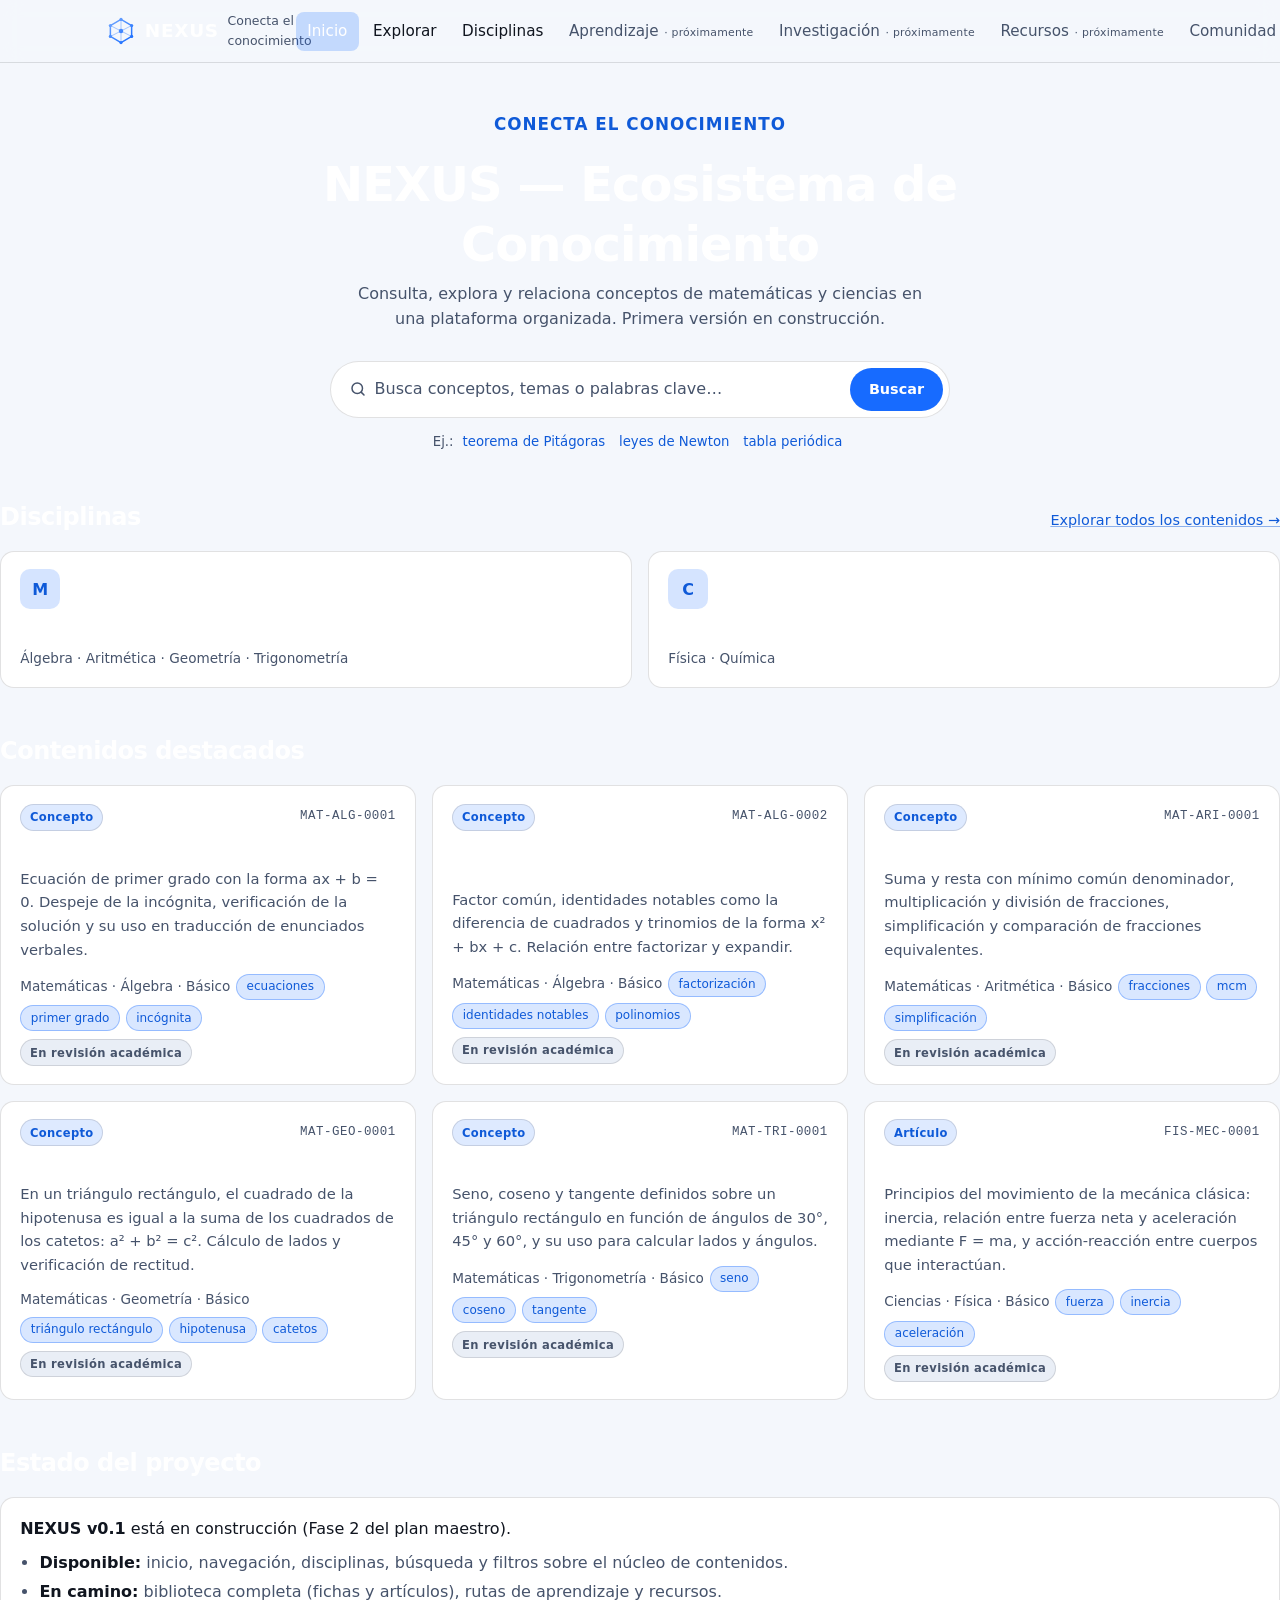
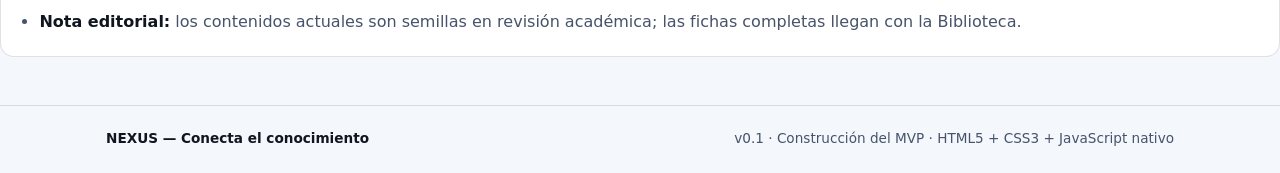
==== index.html @ 9dcc66dc "NEXUS v0.1 — Fases 1-2: estructura base, sistema visual, inicio y exploración con búsqueda y filtros" ====
<!DOCTYPE html>
<html lang="es">
<head>
  <meta charset="UTF-8">
  <meta name="viewport" content="width=device-width, initial-scale=1">
  <title>NEXUS — Ecosistema de Conocimiento</title>
  <meta name="description" content="NEXUS: consulta, explora y relaciona conceptos de matemáticas y ciencias. Conecta el conocimiento.">
  <meta name="theme-color" content="#090B12">
  <link rel="icon" type="image/svg+xml" href="assets/favicon.svg">

  <script>
    /* Aplica la preferencia de tema persistente antes de pintar. */
    try {
      var t = localStorage.getItem('nexus:tema');
      if (t === 'oscuro' || t === 'claro') {
        document.documentElement.setAttribute('data-tema', t);
      }
    } catch (e) {}
  </script>

  <link rel="stylesheet" href="css/styles.css">
  <link rel="stylesheet" href="css/home.css">
</head>
<body>
  <a class="saltar" href="#contenido">Saltar al contenido</a>

  <header class="cabecera">
    <div class="cabecera-interna">
      <a class="marca" href="index.html" aria-label="NEXUS, ir al inicio">
        <img src="assets/logo.svg" alt="" width="30" height="30" aria-hidden="true">
        <span>NEXUS</span>
        <span class="eslogan-mini">Conecta el conocimiento</span>
      </a>

      <nav class="navegacion" aria-label="Navegación principal">
        <button id="boton-menu" class="boton-menu" type="button" aria-expanded="false" aria-controls="navegacion-lista">
          Menú
          <svg class="icono-menu" viewBox="0 0 24 24" aria-hidden="true" fill="none" stroke="currentColor" stroke-width="2" stroke-linecap="round">
            <path d="M4 7h16M4 12h16M4 17h16"/>
          </svg>
        </button>
        <ul id="navegacion-lista" class="navegacion-lista" data-abierta="false">
          <li><a href="index.html" aria-current="page">Inicio</a></li>
          <li><a href="pages/explorar.html">Explorar</a></li>
          <li><a href="index.html#disciplinas">Disciplinas</a></li>
          <li><span aria-disabled="true">Aprendizaje</span></li>
          <li><span aria-disabled="true">Investigación</span></li>
          <li><span aria-disabled="true">Recursos</span></li>
          <li><span aria-disabled="true">Comunidad</span></li>
        </ul>
      </nav>

      <div class="selector-tema">
        <label class="etiqueta-tema" for="selector-tema">Tema visual</label>
        <select id="selector-tema" aria-label="Tema visual">
          <option value="auto">Automático</option>
          <option value="oscuro">Oscuro</option>
          <option value="claro">Claro</option>
        </select>
      </div>
    </div>
  </header>

  <main id="contenido">
    <!-- Buscador central -->
    <section class="hero" aria-labelledby="titulo-hero">
      <div class="hero-inner">
        <p class="eslogan">Conecta el conocimiento</p>
        <h1 id="titulo-hero">NEXUS — Ecosistema de Conocimiento</h1>
        <p class="intro">
          Consulta, explora y relaciona conceptos de matemáticas y ciencias
          en una plataforma organizada. Primera versión en construcción.
        </p>

        <form id="formulario-buscador" class="buscador-form" role="search" aria-label="Buscador central">
          <div class="buscador">
            <svg viewBox="0 0 24 24" aria-hidden="true" fill="none" stroke="currentColor" stroke-width="2" stroke-linecap="round">
              <circle cx="11" cy="11" r="7"/>
              <path d="m20 20-3.5-3.5"/>
            </svg>
            <input id="buscador-inicio" type="search" name="q" placeholder="Busca conceptos, temas o palabras clave…" autocomplete="off" aria-label="Texto de búsqueda">
            <button class="boton" type="submit">Buscar</button>
          </div>

          <p class="pistas">
            Ej.:
            <button type="button" data-pista="teorema de pitagoras">teorema de Pitágoras</button>
            <button type="button" data-pista="leyes de newton">leyes de Newton</button>
            <button type="button" data-pista="tabla periodica">tabla periódica</button>
          </p>

          <div id="resultados-inicio" class="resultados-hero" role="status" hidden></div>
        </form>
      </div>
    </section>

    <!-- Disciplinas -->
    <section class="seccion" id="disciplinas" aria-labelledby="titulo-disciplinas">
      <div class="cabecera-seccion">
        <h2 id="titulo-disciplinas">Disciplinas</h2>
        <a class="enlace-seccion" href="pages/explorar.html">Explorar todos los contenidos →</a>
      </div>

      <div class="grid-disciplinas">
        <a class="tarjeta tarjeta-disciplina" href="pages/explorar.html?disciplina=matematicas">
          <span class="icono-disciplina" aria-hidden="true">M</span>
          <h3>Matemáticas</h3>
          <p class="metadato" style="margin:0">
            Álgebra · Aritmética · Geometría · Trigonometría
          </p>
        </a>

        <a class="tarjeta tarjeta-disciplina" href="pages/explorar.html?disciplina=ciencias">
          <span class="icono-disciplina" aria-hidden="true">C</span>
          <h3>Ciencias</h3>
          <p class="metadato" style="margin:0">
            Física · Química
          </p>
        </a>
      </div>
    </section>

    <!-- Contenidos destacados -->
    <section class="seccion" aria-labelledby="titulo-destacados">
      <div class="cabecera-seccion">
        <h2 id="titulo-destacados">Contenidos destacados</h2>
      </div>
      <div id="destacados" class="grid-destacados">
        <p class="estado-vacio">Cargando contenidos…</p>
        <noscript>
          <p class="estado-vacio">Los contenidos destacados requieren JavaScript.<br>
          También puedes <a href="pages/explorar.html">explorar el índice</a> con JavaScript activado.</p>
        </noscript>
      </div>
    </section>

    <!-- Estado del proyecto -->
    <section class="seccion" aria-labelledby="titulo-estado">
      <div class="cabecera-seccion">
        <h2 id="titulo-estado">Estado del proyecto</h2>
      </div>
      <div class="tarjeta novedades">
        <p><strong>NEXUS v0.1</strong> está en construcción (Fase 2 del plan maestro).</p>
        <ul>
          <li><strong>Disponible:</strong> inicio, navegación, disciplinas, búsqueda y filtros sobre el núcleo de contenidos.</li>
          <li><strong>En camino:</strong> biblioteca completa (fichas y artículos), rutas de aprendizaje y recursos.</li>
          <li><strong>Nota editorial:</strong> los contenidos actuales son semillas en revisión académica; las fichas completas llegan con la Biblioteca.</li>
        </ul>
      </div>
    </section>
  </main>

  <footer class="pie">
    <div class="pie-interna">
      <p class="eslogan-pie">NEXUS — Conecta el conocimiento</p>
      <p>v0.1 · Construcción del MVP · HTML5 + CSS3 + JavaScript nativo</p>
    </div>
  </footer>

  <script type="module" src="js/theme.js"></script>
  <script type="module" src="js/home.js"></script>
</body>
</html>
---- css/styles.css ----
/* ============================================================
   NEXUS — Sistema visual v0.1
   Identidad: Dark Technology · Fase 1 del documento maestro
   Estrategia: tokens CSS, mobile-first, WCAG 2.2 AA objetivo
   ============================================================ */

/* ---------- Tokens (tema oscuro por defecto) ---------- */
:root {
  --c-fondo: #090B12;
  --c-superficie: #202A3B;
  --c-superficie-2: #141B28;
  --c-azul: #176BFF;
  --c-azul-texto: #6FA5FF;   /* azul legible sobre fondo oscuro */
  --c-blanco: #FFFFFF;
  --c-texto: #E9EEF6;
  --c-texto-suave: #A2B1C6;
  --c-borde: rgba(255, 255, 255, 0.10);
  --c-foco: #6FA5FF;

  --f-titulos: system-ui, -apple-system, "Segoe UI", Roboto, "Helvetica Neue", Arial, sans-serif;
  --f-texto: system-ui, -apple-system, "Segoe UI", Roboto, "Helvetica Neue", Arial, sans-serif;
  --f-mono: ui-monospace, "Cascadia Mono", Consolas, "Courier New", monospace;

  --radio: 14px;
  --radio-chica: 8px;
  --sombra: 0 10px 30px rgba(0, 0, 0, 0.35);
  --transicion: 160ms ease;
}

/* Tema claro (selector manual + automático del dispositivo) */
[data-tema="claro"] {
  --c-fondo: #F4F7FC;
  --c-superficie: #FFFFFF;
  --c-superficie-2: #E9EEF6;
  --c-azul-texto: #0F5AD8;
  --c-texto: #10151F;
  --c-texto-suave: #46536B;
  --c-borde: rgba(9, 11, 18, 0.12);
  --c-foco: #0F5AD8;
  --sombra: 0 10px 30px rgba(11, 21, 36, 0.10);
}

@media (prefers-color-scheme: light) {
  :root:not([data-tema="oscuro"]) {
    --c-fondo: #F4F7FC;
    --c-superficie: #FFFFFF;
    --c-superficie-2: #E9EEF6;
    --c-azul-texto: #0F5AD8;
    --c-texto: #10151F;
    --c-texto-suave: #46536B;
    --c-borde: rgba(9, 11, 18, 0.12);
    --c-foco: #0F5AD8;
    --sombra: 0 10px 30px rgba(11, 21, 36, 0.10);
  }
}

/* ---------- Reset y base ---------- */
*, *::before, *::after { box-sizing: border-box; }

html { scroll-behavior: smooth; }

body {
  margin: 0;
  min-height: 100svh;
  background: var(--c-fondo);
  color: var(--c-texto);
  font-family: var(--f-texto);
  font-size: 1rem;
  line-height: 1.6;
  -webkit-font-smoothing: antialiased;
}

h1, h2, h3, h4 {
  font-family: var(--f-titulos);
  line-height: 1.25;
  letter-spacing: -0.02em;
  margin: 0 0 0.5em;
  color: var(--c-blanco);
}
[data-tema="claro"] h1, [data-tema="claro"] h2, [data-tema="claro"] h3, [data-tema="claro"] h4 { color: var(--c-texto); }

p { margin: 0 0 1em; }

a { color: var(--c-azul-texto); text-decoration-color: color-mix(in srgb, var(--c-azul-texto) 45%, transparent); }
a:hover { text-decoration-color: currentColor; }

img, svg { display: block; max-width: 100%; }

:focus-visible {
  outline: 2px solid var(--c-foco);
  outline-offset: 2px;
  border-radius: 4px;
}

/* Enlace "saltar al contenido" */
.saltar {
  position: absolute;
  left: -999px;
  top: 0;
  z-index: 100;
  padding: 0.6em 1em;
  background: var(--c-azul);
  color: var(--c-blanco);
  border-radius: 0 0 var(--radio-chica) 0;
}
.saltar:focus { left: 0; }

/* ---------- Cabecera y navegación ---------- */
.cabecera {
  position: sticky;
  top: 0;
  z-index: 20;
  background: color-mix(in srgb, var(--c-fondo) 88%, transparent);
  backdrop-filter: blur(10px);
  border-bottom: 1px solid var(--c-borde);
}

.cabecera-interna {
  max-width: 1100px;
  margin: 0 auto;
  padding: 0.7rem 1rem;
  display: flex;
  align-items: center;
  gap: 0.9rem;
}

.marca {
  display: flex;
  align-items: center;
  gap: 0.55rem;
  font-family: var(--f-titulos);
  font-weight: 700;
  font-size: 1.15rem;
  letter-spacing: 0.04em;
  color: var(--c-blanco);
  text-decoration: none;
}
[data-tema="claro"] .marca { color: var(--c-texto); }
.marca img { width: 30px; height: 30px; }
.marca .eslogan-mini {
  display: none;
  font-weight: 400;
  font-size: 0.78rem;
  color: var(--c-texto-suave);
  letter-spacing: 0;
}

.navegacion { margin-left: auto; }

.navegacion-lista {
  display: none;                       /* menú plegable en móvil */
  list-style: none;
  margin: 0;
  padding: 0;
  gap: 0.2rem;
}

.navegacion-lista a,
.navegacion-lista [aria-disabled="true"] {
  display: block;
  padding: 0.45rem 0.7rem;
  border-radius: var(--radio-chica);
  color: var(--c-texto);
  text-decoration: none;
  font-size: 0.95rem;
  white-space: nowrap;
}
.navegacion-lista a[aria-current="page"] {
  color: var(--c-blanco);
  background: color-mix(in srgb, var(--c-azul) 22%, transparent);
}
[data-tema="claro"] .navegacion-lista a[aria-current="page"] { color: var(--c-texto); }
.navegacion-lista a:hover { background: var(--c-superficie-2); }
.navegacion-lista [aria-disabled="true"] {
  color: var(--c-texto-suave);
  cursor: not-allowed;
}
.navegacion-lista [aria-disabled="true"]::after {
  content: "· próximamente";
  font-size: 0.68rem;
  margin-left: 0.35rem;
  letter-spacing: 0.02em;
}

.boton-menu {
  margin-left: auto;
  background: transparent;
  border: 1px solid var(--c-borde);
  color: var(--c-texto);
  border-radius: var(--radio-chica);
  padding: 0.45rem 0.7rem;
  font: inherit;
  cursor: pointer;
  display: inline-flex;
  align-items: center;
  gap: 0.4rem;
}
.boton-menu .icono-menu { width: 18px; height: 18px; }

.selector-tema {
  display: inline-flex;
  align-items: center;
  gap: 0.3rem;
}
.selector-tema select {
  background: var(--c-superficie);
  color: var(--c-texto);
  border: 1px solid var(--c-borde);
  border-radius: var(--radio-chica);
  font: inherit;
  font-size: 0.85rem;
  padding: 0.35rem 0.5rem;
  cursor: pointer;
}
.selector-tema .etiqueta-tema {
  position: absolute;
  width: 1px; height: 1px;
  overflow: hidden;
  clip-path: inset(50%);
}

@media (min-width: 768px) {
  .marca .eslogan-mini { display: inline; }
  .boton-menu { display: none; }
  .navegacion-lista {
    display: flex;
  }
}
/* lista móvil abierta */
@media (max-width: 767.98px) {
  .navegacion-lista[data-abierta="true"] {
    display: block;
    position: absolute;
    left: 0; right: 0;
    top: 100%;
    margin: 0;
    padding: 0.5rem 1rem 1rem;
    background: var(--c-fondo);
    border-bottom: 1px solid var(--c-borde);
    box-shadow: var(--sombra);
  }
}

/* ---------- Pie ---------- */
.pie {
  border-top: 1px solid var(--c-borde);
  margin-top: 3rem;
}
.pie-interna {
  max-width: 1100px;
  margin: 0 auto;
  padding: 1.4rem 1rem;
  display: flex;
  flex-wrap: wrap;
  gap: 0.5rem 1.5rem;
  align-items: center;
  justify-content: space-between;
  color: var(--c-texto-suave);
  font-size: 0.85rem;
}
.pie-interna p { margin: 0; }
.pie .eslogan-pie { color: var(--c-texto); font-weight: 600; }
[data-tema="claro"] .pie .eslogan-pie { color: var(--c-texto); }

/* ---------- Componentes reutilizables ---------- */
.contenedor {
  max-width: 1100px;
  margin: 0 auto;
  padding: 0 1rem;
}

.seccion { margin: 3rem 0 0; }
.cabecera-seccion {
  display: flex;
  align-items: baseline;
  justify-content: space-between;
  gap: 1rem;
  margin-bottom: 1.2rem;
}
.cabecera-seccion h2 { margin: 0; font-size: 1.5rem; }
.cabecera-seccion .enlace-seccion { font-size: 0.9rem; white-space: nowrap; }

.tarjeta {
  background: var(--c-superficie);
  border: 1px solid var(--c-borde);
  border-radius: var(--radio);
  padding: 1.1rem 1.2rem;
  transition: transform var(--transicion), border-color var(--transicion);
}
a.tarjeta { display: block; text-decoration: none; color: inherit; }
a.tarjeta:hover { transform: translateY(-2px); border-color: color-mix(in srgb, var(--c-azul) 55%, var(--c-borde)); }

.distintivo {
  display: inline-block;
  padding: 0.2rem 0.55rem;
  border-radius: 999px;
  font-size: 0.72rem;
  font-weight: 600;
  letter-spacing: 0.03em;
  border: 1px solid var(--c-borde);
  color: var(--c-texto-suave);
  background: var(--c-superficie-2);
}
.distintivo-azul {
  color: var(--c-blanco);
  background: var(--c-azul);
  border-color: transparent;
}
[data-tema="claro"] .distintivo-azul { color: var(--c-blanco); }
.distintivo-suave { color: var(--c-azul-texto); background: color-mix(in srgb, var(--c-azul) 14%, transparent); }

.boton {
  display: inline-flex;
  align-items: center;
  justify-content: center;
  gap: 0.5rem;
  padding: 0.65rem 1.2rem;
  border-radius: var(--radio-chica);
  border: 1px solid transparent;
  background: var(--c-azul);
  color: var(--c-blanco);
  font: inherit;
  font-weight: 600;
  cursor: pointer;
  text-decoration: none;
  transition: background var(--transicion), transform var(--transicion);
}
.boton:hover { background: #1257D6; }
.boton:active { transform: scale(0.98); }
.boton-secundario {
  background: transparent;
  border-color: var(--c-borde);
  color: var(--c-texto);
}
.boton-secundario:hover { background: var(--c-superficie-2); }

.chip {
  display: inline-block;
  padding: 0.15rem 0.6rem;
  font-size: 0.75rem;
  border-radius: 999px;
  background: color-mix(in srgb, var(--c-azul) 16%, transparent);
  color: var(--c-azul-texto);
  border: 1px solid color-mix(in srgb, var(--c-azul) 35%, transparent);
}

.metadato {
  color: var(--c-texto-suave);
  font-size: 0.85rem;
}

.mono { font-family: var(--f-mono); font-size: 0.82em; }

.estado-vacio,
.estado-error {
  padding: 1.6rem 1.2rem;
  border: 1px dashed var(--c-borde);
  border-radius: var(--radio);
  color: var(--c-texto-suave);
  text-align: center;
}
.estado-error strong { color: var(--c-texto); }

/* ---------- Accesibilidad de movimiento ---------- */
@media (prefers-reduced-motion: reduce) {
  html { scroll-behavior: auto; }
  *, *::before, *::after {
    animation-duration: 0.01ms !important;
    transition-duration: 0.01ms !important;
  }
}
---- css/home.css ----
/* NEXUS — Página de inicio (Fase 2, iteración 1) */

/* Hero con buscador central */
.hero {
  padding: 3rem 0 0;
}

.hero-inner {
  max-width: 720px;
  margin: 0 auto;
  text-align: center;
}

.hero h1 {
  font-size: clamp(2rem, 5vw, 3rem);
  margin-bottom: 0.4rem;
}

.hero .eslogan {
  color: var(--c-azul-texto);
  font-size: 1.05rem;
  font-weight: 600;
  letter-spacing: 0.06em;
  text-transform: uppercase;
  margin-bottom: 1rem;
}

.hero .intro {
  color: var(--c-texto-suave);
  max-width: 56ch;
  margin: 0 auto 1.8rem;
}

/* Buscador */
.buscador-form { max-width: 620px; margin: 0 auto; }

.buscador {
  display: flex;
  gap: 0.5rem;
  background: var(--c-superficie);
  border: 1px solid var(--c-borde);
  border-radius: 999px;
  padding: 0.4rem 0.4rem 0.4rem 1.1rem;
  align-items: center;
}
.buscador:focus-within { border-color: var(--c-azul); }

.buscador svg { flex: none; width: 18px; height: 18px; color: var(--c-texto-suave); }

.buscador input {
  flex: 1;
  min-width: 0;
  background: transparent;
  border: 0;
  color: var(--c-texto);
  font: inherit;
  padding: 0.5rem 0;
}
.buscador input:focus { outline: none; }
.buscador input::placeholder { color: var(--c-texto-suave); }

.buscador .boton { border-radius: 999px; padding: 0.55rem 1.1rem; font-size: 0.9rem; }

.pistas {
  color: var(--c-texto-suave);
  font-size: 0.83rem;
  margin-top: 0.7rem;
}
.pistas button {
  background: none;
  border: 0;
  color: var(--c-azul-texto);
  font: inherit;
  font-size: inherit;
  cursor: pointer;
  padding: 0.1rem 0.3rem;
  border-radius: 4px;
}
.pistas button:hover { background: var(--c-superficie-2); }

/* Resultados en vivo del hero */
.resultados-hero {
  position: relative;
  margin: 1rem auto 0;
  max-width: 620px;
  text-align: left;
}

.resultados-hero ul {
  position: absolute;
  left: 0; right: 0;
  z-index: 10;
  margin: 0;
  padding: 0.5rem;
  list-style: none;
  background: var(--c-superficie);
  border: 1px solid var(--c-borde);
  border-radius: var(--radio);
  box-shadow: var(--sombra);
  max-height: 340px;
  overflow: auto;
}

.resultados-hero li a,
.resultados-hero li .resultado-nolink {
  display: block;
  padding: 0.55rem 0.7rem;
  border-radius: var(--radio-chica);
  text-decoration: none;
}
.resultados-hero li a:hover { background: var(--c-superficie-2); }
.resultado-titulo { font-weight: 600; color: var(--c-blanco); font-size: 0.95rem; }
[data-tema="claro"] .resultado-titulo,
.resultados-hero li .resultado-nolink .resultado-titulo { color: var(--c-texto); }
.resultado-meta { color: var(--c-texto-suave); font-size: 0.8rem; }

/* Disciplinas */
.grid-disciplinas {
  display: grid;
  grid-template-columns: 1fr;
  gap: 1rem;
}
@media (min-width: 640px) {
  .grid-disciplinas { grid-template-columns: repeat(2, 1fr); }
}

.tarjeta-disciplina h3 { margin: 0.6rem 0 0.3rem; font-size: 1.2rem; }
.tarjeta-disciplina .meta-ramas { margin: 0.9rem 0 0; padding: 0; list-style: none; display: flex; flex-wrap: wrap; gap: 0.4rem; }
.tarjeta-disciplina .icono-disciplina {
  width: 40px; height: 40px;
  border-radius: 10px;
  display: grid;
  place-items: center;
  background: color-mix(in srgb, var(--c-azul) 18%, transparent);
  color: var(--c-azul-texto);
  font-weight: 700;
  font-family: var(--f-titulos);
}

/* Destacados */
.grid-destacados {
  display: grid;
  grid-template-columns: 1fr;
  gap: 1rem;
}
@media (min-width: 640px) { .grid-destacados { grid-template-columns: repeat(2, 1fr); } }
@media (min-width: 900px) { .grid-destacados { grid-template-columns: repeat(3, 1fr); } }

.tarjeta-contenido .fila-tope {
  display: flex;
  align-items: center;
  justify-content: space-between;
  gap: 0.6rem;
  margin-bottom: 0.6rem;
}
.tarjeta-contenido .codigo { color: var(--c-texto-suave); font-size: 0.78rem; letter-spacing: 0.04em; }
.tarjeta-contenido h3 { margin: 0 0 0.35rem; font-size: 1.05rem; }
.tarjeta-contenido .descripcion {
  color: var(--c-texto-suave);
  font-size: 0.92rem;
  margin: 0 0 0.8rem;
}
.tarjeta-contenido .pie-tarjeta {
  display: flex;
  flex-wrap: wrap;
  gap: 0.35rem;
  align-items: center;
}

/* Estado del proyecto */
.novedades {
  margin-top: 1rem;
  padding: 1.1rem 1.2rem;
}
.novedades p { margin: 0 0 0.5rem; }
.novedades ul { margin: 0; padding-left: 1.2rem; color: var(--c-texto-suave); }
.novedades li { margin: 0.25rem 0; }
.novedades strong { color: var(--c-texto); }
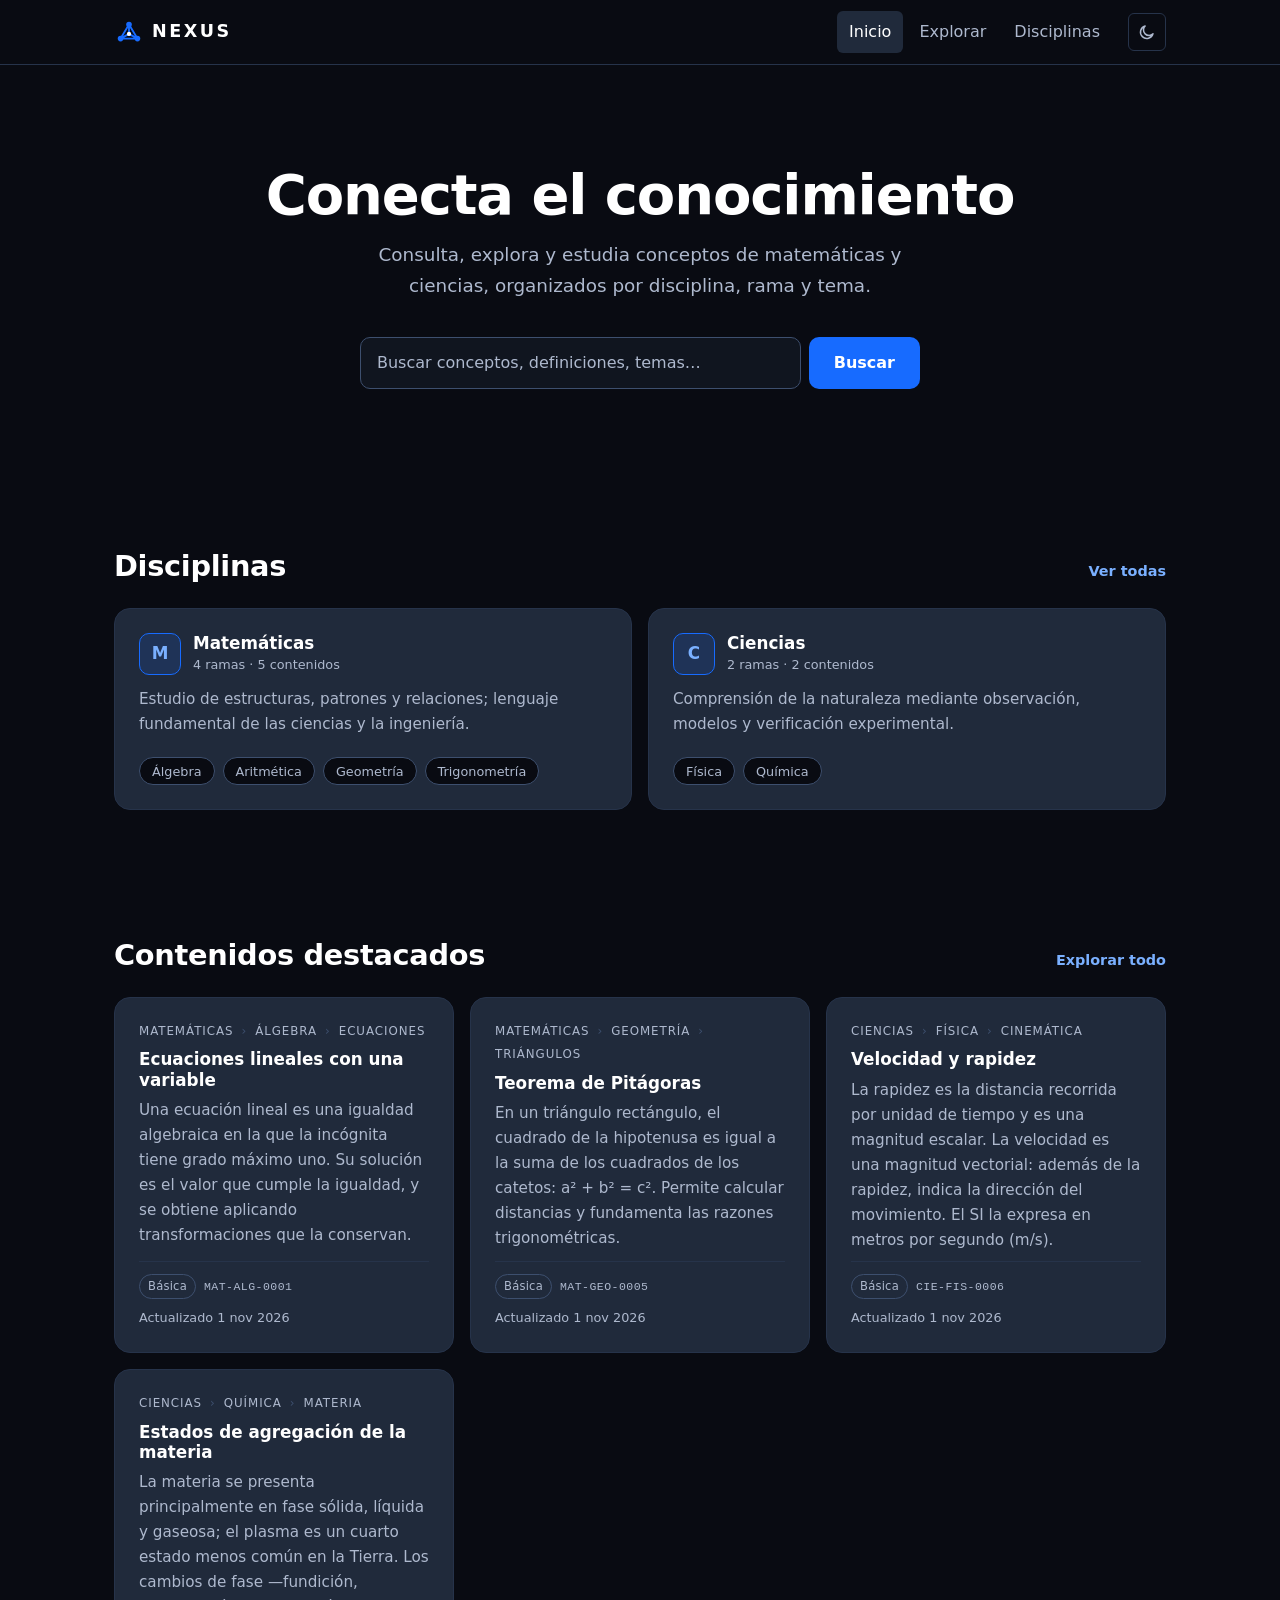
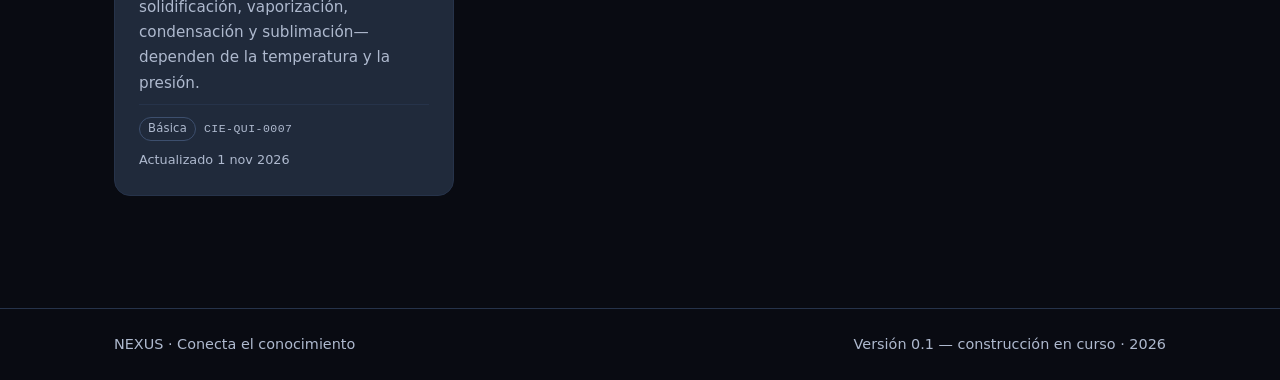
==== commit 2460c60c: "feat: estructura base NEXUS v0.1 (inicio, disciplinas, explorar con búsqueda y filtros)" ====
--- a/index.html
+++ b/index.html
@@ -4,160 +4,118 @@
   <meta charset="UTF-8">
   <meta name="viewport" content="width=device-width, initial-scale=1">
   <title>NEXUS — Ecosistema de Conocimiento</title>
-  <meta name="description" content="NEXUS: consulta, explora y relaciona conceptos de matemáticas y ciencias. Conecta el conocimiento.">
-  <meta name="theme-color" content="#090B12">
+  <meta name="description" content="Plataforma para consultar, explorar y estudiar conocimiento de matemáticas y ciencias: conceptos, fundamentos y contenidos organizados.">
   <link rel="icon" type="image/svg+xml" href="assets/favicon.svg">
-
+  <link rel="stylesheet" href="css/tokens.css">
+  <link rel="stylesheet" href="css/base.css">
+  <link rel="stylesheet" href="css/layout.css">
+  <link rel="stylesheet" href="css/components.css">
   <script>
-    /* Aplica la preferencia de tema persistente antes de pintar. */
-    try {
-      var t = localStorage.getItem('nexus:tema');
-      if (t === 'oscuro' || t === 'claro') {
-        document.documentElement.setAttribute('data-tema', t);
+    /* Tema inicial antes del primer render para evitar parpadeo (§11). */
+    (function () {
+      try {
+        var preferencia = localStorage.getItem('nexus-tema');
+        if (preferencia !== 'oscuro' && preferencia !== 'claro') {
+          preferencia = window.matchMedia('(prefers-color-scheme: light)').matches ? 'claro' : 'oscuro';
+        }
+        document.documentElement.dataset.theme = preferencia;
+      } catch (error) {
+        document.documentElement.dataset.theme = 'oscuro';
       }
-    } catch (e) {}
+    })();
   </script>
-
-  <link rel="stylesheet" href="css/styles.css">
-  <link rel="stylesheet" href="css/home.css">
 </head>
-<body>
-  <a class="saltar" href="#contenido">Saltar al contenido</a>
+<body data-page="inicio">
+  <a class="salto" href="#contenido">Saltar al contenido</a>
 
   <header class="cabecera">
-    <div class="cabecera-interna">
-      <a class="marca" href="index.html" aria-label="NEXUS, ir al inicio">
-        <img src="assets/logo.svg" alt="" width="30" height="30" aria-hidden="true">
+    <div class="cabecera-inner contenedor">
+      <a class="marca" href="index.html">
+        <svg class="logo-marca" viewBox="0 0 64 64" aria-hidden="true">
+          <g stroke="#176BFF" stroke-width="4" stroke-linecap="round" fill="none">
+            <path d="M32 16 L14 46 M32 16 L50 46 M14 46 L50 46 M32 36 L32 16 M32 36 L14 46 M32 36 L50 46"/>
+          </g>
+          <circle cx="32" cy="16" r="6" fill="#176BFF"/>
+          <circle cx="14" cy="46" r="6" fill="#176BFF"/>
+          <circle cx="50" cy="46" r="6" fill="#176BFF"/>
+          <circle cx="32" cy="36" r="4.5" fill="#FFFFFF"/>
+        </svg>
         <span>NEXUS</span>
-        <span class="eslogan-mini">Conecta el conocimiento</span>
       </a>
-
       <nav class="navegacion" aria-label="Navegación principal">
-        <button id="boton-menu" class="boton-menu" type="button" aria-expanded="false" aria-controls="navegacion-lista">
-          Menú
-          <svg class="icono-menu" viewBox="0 0 24 24" aria-hidden="true" fill="none" stroke="currentColor" stroke-width="2" stroke-linecap="round">
-            <path d="M4 7h16M4 12h16M4 17h16"/>
-          </svg>
-        </button>
-        <ul id="navegacion-lista" class="navegacion-lista" data-abierta="false">
+        <ul>
           <li><a href="index.html" aria-current="page">Inicio</a></li>
           <li><a href="pages/explorar.html">Explorar</a></li>
-          <li><a href="index.html#disciplinas">Disciplinas</a></li>
-          <li><span aria-disabled="true">Aprendizaje</span></li>
-          <li><span aria-disabled="true">Investigación</span></li>
-          <li><span aria-disabled="true">Recursos</span></li>
-          <li><span aria-disabled="true">Comunidad</span></li>
+          <li><a href="pages/disciplinas.html">Disciplinas</a></li>
         </ul>
       </nav>
-
-      <div class="selector-tema">
-        <label class="etiqueta-tema" for="selector-tema">Tema visual</label>
-        <select id="selector-tema" aria-label="Tema visual">
-          <option value="auto">Automático</option>
-          <option value="oscuro">Oscuro</option>
-          <option value="claro">Claro</option>
-        </select>
-      </div>
+      <button class="boton-tema" id="boton-tema" type="button">
+        <svg class="icono-sol" viewBox="0 0 24 24" fill="none" stroke="currentColor" stroke-width="2" stroke-linecap="round" aria-hidden="true">
+          <circle cx="12" cy="12" r="4"/>
+          <path d="M12 2v2M12 20v2M4.9 4.9l1.4 1.4M17.7 17.7l1.4 1.4M2 12h2M20 12h2M4.9 19.1l1.4-1.4M17.7 6.3l1.4-1.4"/>
+        </svg>
+        <svg class="icono-luna" viewBox="0 0 24 24" fill="none" stroke="currentColor" stroke-width="2" stroke-linejoin="round" aria-hidden="true">
+          <path d="M20 14.5A8.5 8.5 0 1 1 9.5 4a7 7 0 0 0 10.5 10.5z"/>
+        </svg>
+      </button>
     </div>
   </header>
 
   <main id="contenido">
-    <!-- Buscador central -->
-    <section class="hero" aria-labelledby="titulo-hero">
-      <div class="hero-inner">
-        <p class="eslogan">Conecta el conocimiento</p>
-        <h1 id="titulo-hero">NEXUS — Ecosistema de Conocimiento</h1>
-        <p class="intro">
-          Consulta, explora y relaciona conceptos de matemáticas y ciencias
-          en una plataforma organizada. Primera versión en construcción.
+    <noscript>
+      <div class="contenedor">
+        <p class="sin-resultados">Esta versión de NEXUS necesita JavaScript para cargar su catálogo de contenidos.</p>
+      </div>
+    </noscript>
+
+    <section class="hero">
+      <div class="contenedor">
+        <h1>Conecta el conocimiento</h1>
+        <p class="hero-subtitulo">
+          Consulta, explora y estudia conceptos de matemáticas y ciencias,
+          organizados por disciplina, rama y tema.
         </p>
-
-        <form id="formulario-buscador" class="buscador-form" role="search" aria-label="Buscador central">
-          <div class="buscador">
-            <svg viewBox="0 0 24 24" aria-hidden="true" fill="none" stroke="currentColor" stroke-width="2" stroke-linecap="round">
-              <circle cx="11" cy="11" r="7"/>
-              <path d="m20 20-3.5-3.5"/>
-            </svg>
-            <input id="buscador-inicio" type="search" name="q" placeholder="Busca conceptos, temas o palabras clave…" autocomplete="off" aria-label="Texto de búsqueda">
-            <button class="boton" type="submit">Buscar</button>
-          </div>
-
-          <p class="pistas">
-            Ej.:
-            <button type="button" data-pista="teorema de pitagoras">teorema de Pitágoras</button>
-            <button type="button" data-pista="leyes de newton">leyes de Newton</button>
-            <button type="button" data-pista="tabla periodica">tabla periódica</button>
-          </p>
-
-          <div id="resultados-inicio" class="resultados-hero" role="status" hidden></div>
+        <form class="buscador buscador--hero" role="search" aria-label="Buscar contenidos">
+          <input
+            type="search"
+            name="q"
+            placeholder="Buscar conceptos, definiciones, temas…"
+            aria-label="Buscar contenidos"
+            autocomplete="off"
+          >
+          <button class="boton boton--primario" type="submit">Buscar</button>
         </form>
       </div>
     </section>
 
-    <!-- Disciplinas -->
     <section class="seccion" id="disciplinas" aria-labelledby="titulo-disciplinas">
-      <div class="cabecera-seccion">
-        <h2 id="titulo-disciplinas">Disciplinas</h2>
-        <a class="enlace-seccion" href="pages/explorar.html">Explorar todos los contenidos →</a>
-      </div>
-
-      <div class="grid-disciplinas">
-        <a class="tarjeta tarjeta-disciplina" href="pages/explorar.html?disciplina=matematicas">
-          <span class="icono-disciplina" aria-hidden="true">M</span>
-          <h3>Matemáticas</h3>
-          <p class="metadato" style="margin:0">
-            Álgebra · Aritmética · Geometría · Trigonometría
-          </p>
-        </a>
-
-        <a class="tarjeta tarjeta-disciplina" href="pages/explorar.html?disciplina=ciencias">
-          <span class="icono-disciplina" aria-hidden="true">C</span>
-          <h3>Ciencias</h3>
-          <p class="metadato" style="margin:0">
-            Física · Química
-          </p>
-        </a>
+      <div class="contenedor">
+        <div class="seccion-cabecera">
+          <h2 id="titulo-disciplinas">Disciplinas</h2>
+          <a class="seccion-enlace" href="pages/disciplinas.html">Ver todas</a>
+        </div>
+        <div class="rejilla rejilla--disciplinas" id="rejilla-disciplinas"></div>
       </div>
     </section>
 
-    <!-- Contenidos destacados -->
-    <section class="seccion" aria-labelledby="titulo-destacados">
-      <div class="cabecera-seccion">
-        <h2 id="titulo-destacados">Contenidos destacados</h2>
-      </div>
-      <div id="destacados" class="grid-destacados">
-        <p class="estado-vacio">Cargando contenidos…</p>
-        <noscript>
-          <p class="estado-vacio">Los contenidos destacados requieren JavaScript.<br>
-          También puedes <a href="pages/explorar.html">explorar el índice</a> con JavaScript activado.</p>
-        </noscript>
-      </div>
-    </section>
-
-    <!-- Estado del proyecto -->
-    <section class="seccion" aria-labelledby="titulo-estado">
-      <div class="cabecera-seccion">
-        <h2 id="titulo-estado">Estado del proyecto</h2>
-      </div>
-      <div class="tarjeta novedades">
-        <p><strong>NEXUS v0.1</strong> está en construcción (Fase 2 del plan maestro).</p>
-        <ul>
-          <li><strong>Disponible:</strong> inicio, navegación, disciplinas, búsqueda y filtros sobre el núcleo de contenidos.</li>
-          <li><strong>En camino:</strong> biblioteca completa (fichas y artículos), rutas de aprendizaje y recursos.</li>
-          <li><strong>Nota editorial:</strong> los contenidos actuales son semillas en revisión académica; las fichas completas llegan con la Biblioteca.</li>
-        </ul>
+    <section class="seccion" id="destacados" aria-labelledby="titulo-destacados">
+      <div class="contenedor">
+        <div class="seccion-cabecera">
+          <h2 id="titulo-destacados">Contenidos destacados</h2>
+          <a class="seccion-enlace" href="pages/explorar.html">Explorar todo</a>
+        </div>
+        <div class="rejilla rejilla--contenido" id="rejilla-destacados"></div>
       </div>
     </section>
   </main>
 
   <footer class="pie">
-    <div class="pie-interna">
-      <p class="eslogan-pie">NEXUS — Conecta el conocimiento</p>
-      <p>v0.1 · Construcción del MVP · HTML5 + CSS3 + JavaScript nativo</p>
+    <div class="pie-inner contenedor">
+      <span>NEXUS · Conecta el conocimiento</span>
+      <span>Versión 0.1 — construcción en curso · 2026</span>
     </div>
   </footer>
 
-  <script type="module" src="js/theme.js"></script>
-  <script type="module" src="js/home.js"></script>
+  <script type="module" src="js/main.js"></script>
 </body>
 </html>
--- a/css/tokens.css
+++ b/css/tokens.css
@@ -0,0 +1,65 @@
+/* ============================================================
+   NEXUS · tokens.css
+   Sistema de diseño: color, tipografía, espaciado, formas, movimiento.
+   Paleta base del Documento Maestro (§11): #090B12, #176BFF, #FFFFFF, #202A3B.
+   Nota: familia tipográfica definitiva pendiente (§30); pila del sistema
+   como solución provisional.
+   ============================================================ */
+
+:root {
+  color-scheme: dark;
+
+  /* Color — tema oscuro por defecto */
+  --fondo: #090B12;
+  --fondo-elevado: #10151F;
+  --superficie: #202A3B;
+  --superficie-2: #2A3548;
+  --borde: #26334A;
+  --borde-fuerte: #3D4F6E;
+  --texto: #FFFFFF;
+  --texto-2: #AEB9CE;
+  --acento: #176BFF;
+  --acento-fuerte: #3F8CFF;
+  --acento-texto: #7AB0FF;
+  --acento-suave: rgba(23, 107, 255, 0.14);
+  --blanco-fijo: #FFFFFF;
+  --sombra: 0 10px 30px rgba(0, 0, 0, 0.35);
+
+  /* Tipografía (provisional) */
+  --fuente-base: system-ui, -apple-system, "Segoe UI", Roboto, "Helvetica Neue", Arial, sans-serif;
+
+  /* Espaciado */
+  --esp-1: 0.25rem;
+  --esp-2: 0.5rem;
+  --esp-3: 0.75rem;
+  --esp-4: 1rem;
+  --esp-5: 1.5rem;
+  --esp-6: 2.25rem;
+  --esp-7: 3rem;
+  --esp-8: 4.5rem;
+
+  /* Formas */
+  --radio-s: 6px;
+  --radio-m: 10px;
+  --radio-l: 16px;
+
+  /* Movimiento */
+  --duracion: 0.18s;
+}
+
+[data-theme="light"] {
+  color-scheme: light;
+  --fondo: #FFFFFF;
+  --fondo-elevado: #F4F6FB;
+  --superficie: #F1F4F9;
+  --superficie-2: #E7ECF5;
+  --borde: #D9E0EC;
+  --borde-fuerte: #B9C4D8;
+  --texto: #121722;
+  --texto-2: #43506B;
+  --acento: #176BFF;
+  --acento-fuerte: #0F57D6;
+  --acento-texto: #0F57D6;
+  --acento-suave: rgba(23, 107, 255, 0.10);
+  --sombra: 0 10px 30px rgba(18, 23, 34, 0.08);
+}
--- a/css/base.css
+++ b/css/base.css
@@ -0,0 +1,80 @@
+/* ============================================================
+   NEXUS · base.css
+   Reset y estilos base: tipografía, enlaces, foco, salto de contenido.
+   ============================================================ */
+
+*,
+*::before,
+*::after { box-sizing: border-box; }
+
+html {
+  scroll-behavior: smooth;
+  -webkit-text-size-adjust: 100%;
+}
+
+body {
+  margin: 0;
+  font-family: var(--fuente-base);
+  font-size: 1rem;
+  line-height: 1.65;
+  background: var(--fondo);
+  color: var(--texto);
+  min-height: 100dvh;
+  display: flex;
+  flex-direction: column;
+}
+
+main { flex: 1; }
+
+h1, h2, h3 {
+  line-height: 1.2;
+  margin: 0 0 var(--esp-3);
+  font-weight: 600;
+}
+h1 { font-size: clamp(2rem, 5.5vw, 3rem); letter-spacing: -0.02em; }
+h2 { font-size: clamp(1.4rem, 3vw, 1.8rem); letter-spacing: -0.01em; }
+h3 { font-size: 1.08rem; margin-bottom: var(--esp-2); }
+
+p { margin: 0 0 var(--esp-4); }
+p:last-child { margin-bottom: 0; }
+
+a {
+  color: var(--acento-texto);
+  text-underline-offset: 3px;
+}
+a:hover { color: var(--acento-fuerte); }
+
+button, input, select { font: inherit; color: inherit; }
+
+:focus-visible {
+  outline: 2px solid var(--acento);
+  outline-offset: 2px;
+  border-radius: 2px;
+}
+
+/* Enlace de salto al contenido (accesibilidad por teclado) */
+.salto {
+  position: absolute;
+  left: -9999px;
+  top: 0;
+  z-index: 1000;
+  background: var(--acento);
+  color: var(--blanco-fijo);
+  padding: var(--esp-3) var(--esp-4);
+  border-radius: 0 0 var(--radio-s) var(--radio-s);
+  text-decoration: none;
+  font-weight: 600;
+}
+.salto:focus { left: 0; }
+
+/* Movimiento reducido */
+@media (prefers-reduced-motion: reduce) {
+  html { scroll-behavior: auto; }
+  *,
+  *::before,
+  *::after {
+    animation-duration: 0.01ms !important;
+    animation-iteration-count: 1 !important;
+    transition-duration: 0.01ms !important;
+  }
+}
--- a/css/layout.css
+++ b/css/layout.css
@@ -0,0 +1,162 @@
+/* ============================================================
+   NEXUS · layout.css
+   Estructura general: cabecera, navegación, contenedor, secciones, pie.
+   ============================================================ */
+
+.contenedor {
+  width: 100%;
+  max-width: 1100px;
+  margin-inline: auto;
+  padding-inline: clamp(1rem, 4vw, 1.5rem);
+}
+
+/* --- Cabecera --- */
+.cabecera {
+  position: sticky;
+  top: 0;
+  z-index: 50;
+  background: var(--fondo);
+  border-bottom: 1px solid var(--borde);
+}
+.cabecera-inner {
+  display: flex;
+  align-items: center;
+  gap: var(--esp-4);
+  min-height: 64px;
+  flex-wrap: wrap;
+}
+
+.marca {
+  display: inline-flex;
+  align-items: center;
+  gap: var(--esp-2);
+  text-decoration: none;
+  color: var(--texto);
+  font-weight: 700;
+  font-size: 1.1rem;
+  letter-spacing: 0.14em;
+}
+.logo-marca { width: 30px; height: 30px; flex: none; }
+
+.navegacion { margin-left: auto; }
+.navegacion ul {
+  list-style: none;
+  display: flex;
+  flex-wrap: wrap;
+  gap: var(--esp-1);
+  margin: 0;
+  padding: 0;
+}
+.navegacion a {
+  display: block;
+  padding: var(--esp-2) var(--esp-3);
+  border-radius: var(--radio-s);
+  text-decoration: none;
+  color: var(--texto-2);
+  font-weight: 500;
+}
+.navegacion a:hover,
+.navegacion a[aria-current="page"] {
+  color: var(--texto);
+  background: var(--superficie);
+}
+
+.boton-tema {
+  border: 1px solid var(--borde);
+  background: transparent;
+  border-radius: var(--radio-s);
+  width: 38px;
+  height: 38px;
+  flex: none;
+  display: inline-flex;
+  align-items: center;
+  justify-content: center;
+  cursor: pointer;
+  color: var(--texto-2);
+}
+.boton-tema:hover {
+  color: var(--texto);
+  border-color: var(--borde-fuerte);
+}
+.boton-tema svg { width: 18px; height: 18px; }
+[data-theme="oscuro"] .icono-sol { display: block; }
+[data-theme="oscuro"] .icono-luna { display: none; }
+[data-theme="claro"] .icono-sol { display: none; }
+[data-theme="claro"] .icono-luna { display: block; }
+
+/* --- Hero (página de inicio) --- */
+.hero {
+  padding-block: clamp(3.5rem, 9vw, 6rem);
+  text-align: center;
+}
+.hero h1 {
+  font-size: clamp(2.2rem, 6vw, 3.5rem);
+  margin-bottom: var(--esp-3);
+}
+.hero-subtitulo {
+  max-width: 46ch;
+  margin-inline: auto;
+  color: var(--texto-2);
+  font-size: clamp(1rem, 2.2vw, 1.15rem);
+}
+
+/* --- Encabezado de páginas interiores --- */
+.encabezado-pagina {
+  padding-block: clamp(2.5rem, 7vw, 4rem) var(--esp-5);
+}
+.encabezado-pagina p {
+  color: var(--texto-2);
+  max-width: 60ch;
+  margin-bottom: 0;
+}
+
+/* --- Secciones --- */
+.seccion {
+  padding-block: clamp(2.5rem, 6vw, 4rem);
+  scroll-margin-top: 5rem;
+}
+.seccion-cabecera {
+  display: flex;
+  align-items: baseline;
+  justify-content: space-between;
+  gap: var(--esp-4);
+  margin-bottom: var(--esp-5);
+  flex-wrap: wrap;
+}
+.seccion-cabecera h2 { margin-bottom: 0; }
+.seccion-enlace {
+  font-size: 0.9rem;
+  font-weight: 600;
+  text-decoration: none;
+}
+.seccion-enlace:hover { text-decoration: underline; }
+
+/* --- Rejillas --- */
+.rejilla { display: grid; gap: var(--esp-4); }
+.rejilla--disciplinas {
+  grid-template-columns: repeat(auto-fit, minmax(min(100%, 300px), 1fr));
+}
+.rejilla--contenido {
+  grid-template-columns: repeat(auto-fit, minmax(min(100%, 260px), 1fr));
+}
+.rejilla--ramas {
+  grid-template-columns: repeat(auto-fit, minmax(min(100%, 260px), 1fr));
+}
+
+/* --- Pie de página --- */
+.pie {
+  border-top: 1px solid var(--borde);
+  margin-top: var(--esp-7);
+  padding-block: var(--esp-5);
+  color: var(--texto-2);
+  font-size: 0.9rem;
+}
+.pie-inner {
+  display: flex;
+  flex-wrap: wrap;
+  gap: var(--esp-2) var(--esp-5);
+  align-items: center;
+  justify-content: space-between;
+}
+.pie .marca { font-size: 0.95rem; }
+.pie .logo-marca { width: 22px; height: 22px; }
--- a/css/components.css
+++ b/css/components.css
@@ -0,0 +1,259 @@
+/* ============================================================
+   NEXUS · components.css
+   Componentes: buscador, botones, tarjetas, etiquetas, filtros, vacíos.
+   ============================================================ */
+
+/* --- Buscador --- */
+.buscador { display: flex; gap: var(--esp-2); }
+.buscador input {
+  flex: 1;
+  min-width: 0;
+  padding: var(--esp-3) var(--esp-4);
+  background: var(--fondo-elevado);
+  border: 1px solid var(--borde-fuerte);
+  border-radius: var(--radio-m);
+  font-size: 1rem; /* evita zoom automático en iOS */
+  color: var(--texto);
+}
+.buscador input::placeholder { color: var(--texto-2); }
+.buscador--hero {
+  max-width: 560px;
+  margin-inline: auto;
+  margin-top: var(--esp-6);
+}
+
+/* --- Botones --- */
+.boton {
+  display: inline-flex;
+  align-items: center;
+  justify-content: center;
+  gap: var(--esp-2);
+  padding: var(--esp-3) var(--esp-5);
+  border-radius: var(--radio-m);
+  border: 1px solid transparent;
+  cursor: pointer;
+  font-weight: 600;
+  text-decoration: none;
+  transition: background var(--duracion), border-color var(--duracion), transform var(--duracion);
+}
+.boton--primario { background: var(--acento); color: var(--blanco-fijo); }
+.boton--primario:hover { background: var(--acento-fuerte); }
+.boton--secundario {
+  background: transparent;
+  color: var(--texto);
+  border-color: var(--borde-fuerte);
+}
+.boton--secundario:hover {
+  border-color: var(--acento);
+  color: var(--acento-texto);
+}
+.boton--texto {
+  background: none;
+  border: none;
+  color: var(--acento-texto);
+  cursor: pointer;
+  padding: var(--esp-2) 0;
+  font-weight: 600;
+}
+.boton--texto:hover { text-decoration: underline; }
+.boton:active { transform: translateY(1px); }
+
+/* --- Tarjetas --- */
+.tarjeta {
+  display: flex;
+  flex-direction: column;
+  gap: var(--esp-2);
+  padding: var(--esp-5);
+  background: var(--superficie);
+  border: 1px solid var(--borde);
+  border-radius: var(--radio-l);
+  transition: border-color var(--duracion), background var(--duracion);
+}
+.tarjeta:hover {
+  border-color: var(--borde-fuerte);
+  background: var(--superficie-2);
+}
+
+.tarjeta-migas {
+  display: flex;
+  flex-wrap: wrap;
+  gap: var(--esp-1) var(--esp-2);
+  font-size: 0.74rem;
+  letter-spacing: 0.08em;
+  text-transform: uppercase;
+  color: var(--texto-2);
+}
+.migas-sep { color: var(--borde-fuerte); }
+
+.tarjeta-titulo { margin: 0; font-size: 1.05rem; }
+.tarjeta-titulo a { color: var(--texto); text-decoration: none; }
+.tarjeta-titulo a:hover { color: var(--acento-texto); }
+
+.tarjeta-descripcion {
+  color: var(--texto-2);
+  font-size: 0.95rem;
+  margin: 0;
+}
+
+.tarjeta-pie {
+  margin-top: auto;
+  padding-top: var(--esp-3);
+  border-top: 1px solid var(--borde);
+  display: flex;
+  flex-wrap: wrap;
+  align-items: center;
+  justify-content: space-between;
+  gap: var(--esp-2);
+  font-size: 0.8rem;
+  color: var(--texto-2);
+}
+.tarjeta-meta-grupo {
+  display: flex;
+  flex-wrap: wrap;
+  align-items: center;
+  gap: var(--esp-2);
+}
+.tarjeta-codigo {
+  font-family: ui-monospace, "Cascadia Code", Consolas, monospace;
+  font-size: 0.72rem;
+  letter-spacing: 0.04em;
+}
+.tarjeta-metadatos {
+  margin: 0;
+  color: var(--texto-2);
+  font-size: 0.8rem;
+}
+
+/* --- Etiquetas --- */
+.etiqueta {
+  display: inline-flex;
+  align-items: center;
+  padding: 0.12rem var(--esp-2);
+  border-radius: 999px;
+  border: 1px solid var(--borde-fuerte);
+  color: var(--texto-2);
+  font-size: 0.72rem;
+  letter-spacing: 0.02em;
+  white-space: nowrap;
+}
+.etiqueta--intermedia {
+  border-color: var(--acento);
+  color: var(--acento-texto);
+  background: var(--acento-suave);
+}
+
+/* --- Chips de ramas --- */
+.ramas-mini {
+  list-style: none;
+  margin: var(--esp-2) 0 0;
+  padding: 0;
+  display: flex;
+  flex-wrap: wrap;
+  gap: var(--esp-2);
+}
+.ramas-mini a {
+  display: inline-block;
+  padding: 0.15rem var(--esp-3);
+  border-radius: 999px;
+  border: 1px solid var(--borde-fuerte);
+  color: var(--texto-2);
+  background: var(--fondo);
+  text-decoration: none;
+  font-size: 0.8rem;
+}
+.ramas-mini a:hover {
+  border-color: var(--acento);
+  color: var(--acento-texto);
+}
+
+/* --- Tarjeta de disciplina --- */
+.tarjeta-disciplina { gap: var(--esp-3); }
+.tarjeta-cabecera {
+  display: flex;
+  align-items: center;
+  gap: var(--esp-3);
+}
+.inicial {
+  width: 42px;
+  height: 42px;
+  flex: none;
+  display: inline-flex;
+  align-items: center;
+  justify-content: center;
+  border-radius: var(--radio-m);
+  background: var(--acento-suave);
+  border: 1px solid var(--acento);
+  color: var(--acento-texto);
+  font-weight: 700;
+  font-size: 1.05rem;
+}
+
+/* --- Filtros (página Explorar) --- */
+.filtros {
+  display: flex;
+  flex-wrap: wrap;
+  align-items: flex-end;
+  gap: var(--esp-3) var(--esp-4);
+  padding: var(--esp-4);
+  background: var(--superficie);
+  border: 1px solid var(--borde);
+  border-radius: var(--radio-m);
+  margin-bottom: var(--esp-5);
+}
+.campo {
+  display: flex;
+  flex-direction: column;
+  gap: var(--esp-1);
+  min-width: 9rem;
+}
+.campo label {
+  font-size: 0.78rem;
+  color: var(--texto-2);
+  font-weight: 600;
+}
+.campo--busqueda {
+  flex: 1 1 240px;
+  min-width: 200px;
+}
+.campo select,
+.campo input {
+  min-height: 40px;
+  padding: var(--esp-2) var(--esp-3);
+  background: var(--fondo-elevado);
+  border: 1px solid var(--borde-fuerte);
+  border-radius: var(--radio-s);
+  color: var(--texto);
+}
+.campo select:disabled { opacity: 0.5; cursor: not-allowed; }
+
+/* --- Resultados --- */
+.resultado-meta {
+  color: var(--texto-2);
+  font-size: 0.9rem;
+  margin: 0 0 var(--esp-4);
+}
+
+.sin-resultados {
+  padding: clamp(2rem, 6vw, 3.5rem) var(--esp-4);
+  border: 1px dashed var(--borde-fuerte);
+  border-radius: var(--radio-l);
+  text-align: center;
+  color: var(--texto-2);
+}
+.sin-resultados p {
+  max-width: 52ch;
+  margin-inline: auto;
+}
+
+/* --- Bloques de disciplina (página Disciplinas) --- */
+.disciplina-bloque {
+  padding-block: var(--esp-6);
+  border-top: 1px solid var(--borde);
+  scroll-margin-top: 5rem;
+}
+.disciplina-bloque:first-of-type { border-top: none; padding-top: 0; }
+.disciplina-intro {
+  color: var(--texto-2);
+  max-width: 62ch;
+  margin-bottom: var(--esp-5);
+}
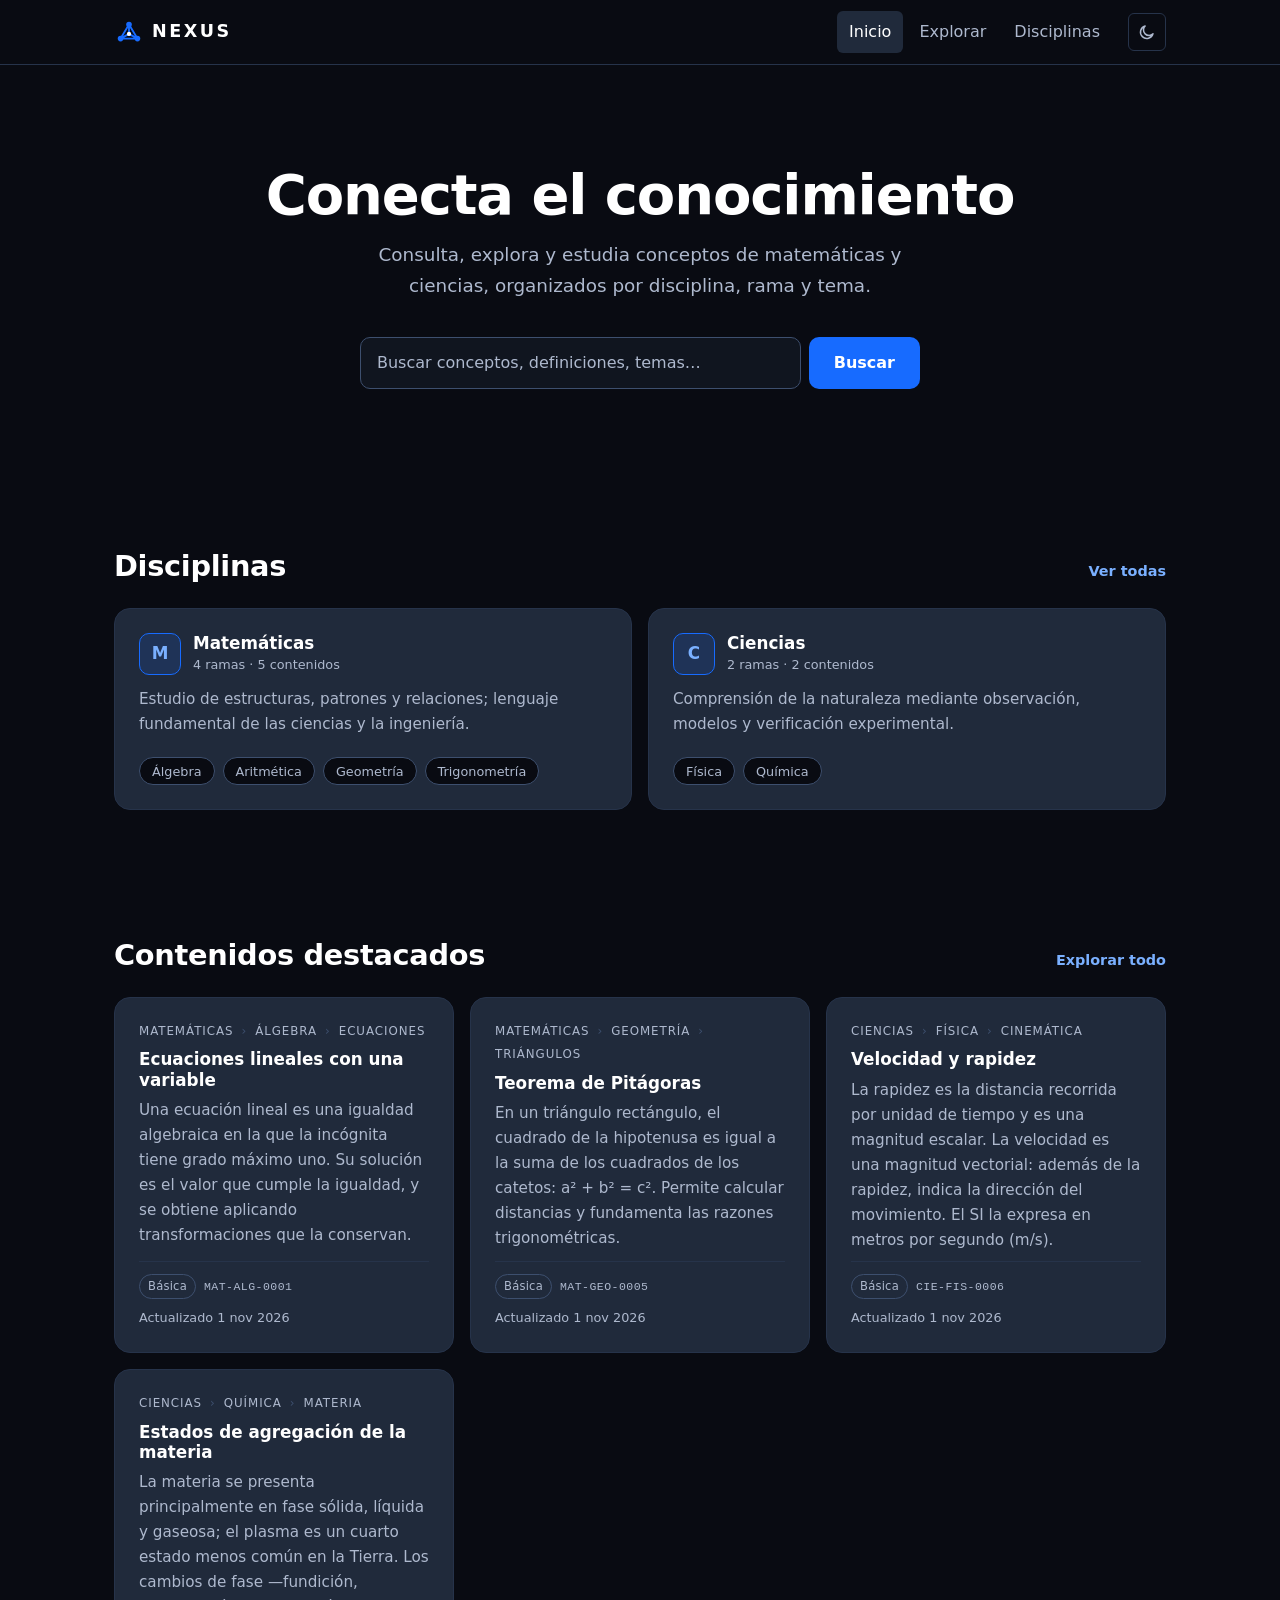
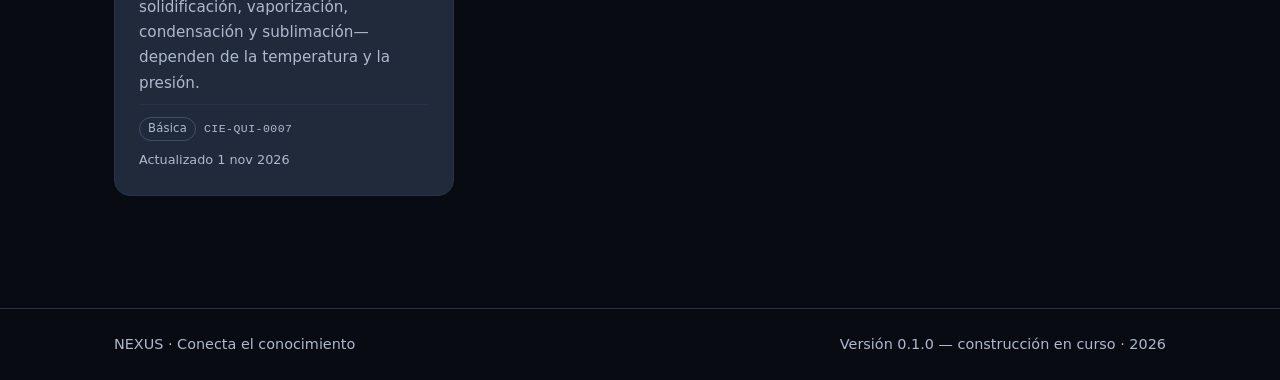
==== commit c0231dbe: "feat: navegación responsive (hamburguesa móvil ARIA), ajustes 360–1920px y CHANGELOG v0.1.0" ====
--- a/index.html
+++ b/index.html
@@ -42,7 +42,7 @@
         </svg>
         <span>NEXUS</span>
       </a>
-      <nav class="navegacion" aria-label="Navegación principal">
+      <nav class="navegacion" id="menu-principal" aria-label="Navegación principal">
         <ul>
           <li><a href="index.html" aria-current="page">Inicio</a></li>
           <li><a href="pages/explorar.html">Explorar</a></li>
@@ -56,6 +56,11 @@
         </svg>
         <svg class="icono-luna" viewBox="0 0 24 24" fill="none" stroke="currentColor" stroke-width="2" stroke-linejoin="round" aria-hidden="true">
           <path d="M20 14.5A8.5 8.5 0 1 1 9.5 4a7 7 0 0 0 10.5 10.5z"/>
+        </svg>
+      </button>
+      <button class="boton-menu" id="boton-menu" type="button" aria-expanded="false" aria-controls="menu-principal" aria-label="Abrir menú" hidden>
+        <svg viewBox="0 0 24 24" fill="none" stroke="currentColor" stroke-width="2" stroke-linecap="round" aria-hidden="true">
+          <path d="M4 7h16M4 12h16M4 17h16"/>
         </svg>
       </button>
     </div>
@@ -112,7 +117,7 @@
   <footer class="pie">
     <div class="pie-inner contenedor">
       <span>NEXUS · Conecta el conocimiento</span>
-      <span>Versión 0.1 — construcción en curso · 2026</span>
+      <span>Versión 0.1.0 — construcción en curso · 2026</span>
     </div>
   </footer>
 
--- a/css/layout.css
+++ b/css/layout.css
@@ -160,3 +160,78 @@
 }
 .pie .marca { font-size: 0.95rem; }
 .pie .logo-marca { width: 22px; height: 22px; }
+
+/* ============================================================
+   Adaptación responsive (v0.1.0)
+   Referencias de ancho: 360 · 390 · 768 · 1024 · 1366 · 1920 px.
+   Escritorio no cambia: el menú hamburguesa solo existe en móvil
+   (≤ 620 px) y únicamente con JavaScript disponible (mejora
+   progresiva; sin JS, la navegación sigue visible y fluida).
+   ============================================================ */
+
+/* --- Botón de menú (oculto en escritorio y sin JS) --- */
+.boton-menu {
+  display: none;
+  width: 44px;
+  height: 44px;
+  flex: none;
+  align-items: center;
+  justify-content: center;
+  border: 1px solid var(--borde);
+  border-radius: var(--radio-s);
+  background: transparent;
+  color: var(--texto-2);
+  cursor: pointer;
+}
+.boton-menu svg { width: 20px; height: 20px; }
+.boton-menu:hover {
+  color: var(--texto);
+  border-color: var(--borde-fuerte);
+}
+
+/* --- Tableta (621–1024 px): misma estructura, menos aire --- */
+@media (min-width: 621px) and (max-width: 1024px) {
+  .cabecera-inner { gap: var(--esp-3); }
+  .navegacion a { padding: var(--esp-2) var(--esp-2); }
+  .hero { padding-block: clamp(3rem, 7vw, 4.5rem); }
+}
+
+/* --- Móvil (≤ 620 px) --- */
+@media (max-width: 620px) {
+  .cabecera-inner { min-height: 56px; gap: var(--esp-2); }
+  .marca { font-size: 1rem; }
+  .logo-marca { width: 26px; height: 26px; }
+  .boton-tema { margin-left: auto; }
+
+  /* Navegación hamburguesa: el panel ancla al header sticky */
+  .nav-con-js .boton-menu { display: inline-flex; }
+  .nav-con-js .navegacion { display: none; }
+  .nav-con-js .navegacion--abierta {
+    display: block;
+    position: absolute;
+    top: 100%;
+    left: 0;
+    right: 0;
+    background: var(--fondo);
+    border-bottom: 1px solid var(--borde);
+    box-shadow: var(--sombra);
+    padding: var(--esp-2) clamp(1rem, 4vw, 1.5rem) var(--esp-4);
+  }
+  .nav-con-js .navegacion ul { flex-direction: column; gap: var(--esp-1); }
+  .nav-con-js .navegacion a {
+    padding: var(--esp-3);
+    min-height: 44px;
+  }
+  .nav-con-js .navegacion a[aria-current="page"] {
+    color: var(--texto);
+    background: var(--superficie);
+  }
+
+  /* Contenido y formularios */
+  .tarjeta { padding: var(--esp-4); }
+  .inicial { width: 36px; height: 36px; font-size: 0.95rem; }
+  .filtros { align-items: stretch; }
+  .campo { min-width: 0; width: 100%; }
+  .campo--busqueda { flex: 1 1 100%; }
+  .filtros .boton { width: 100%; }
+}
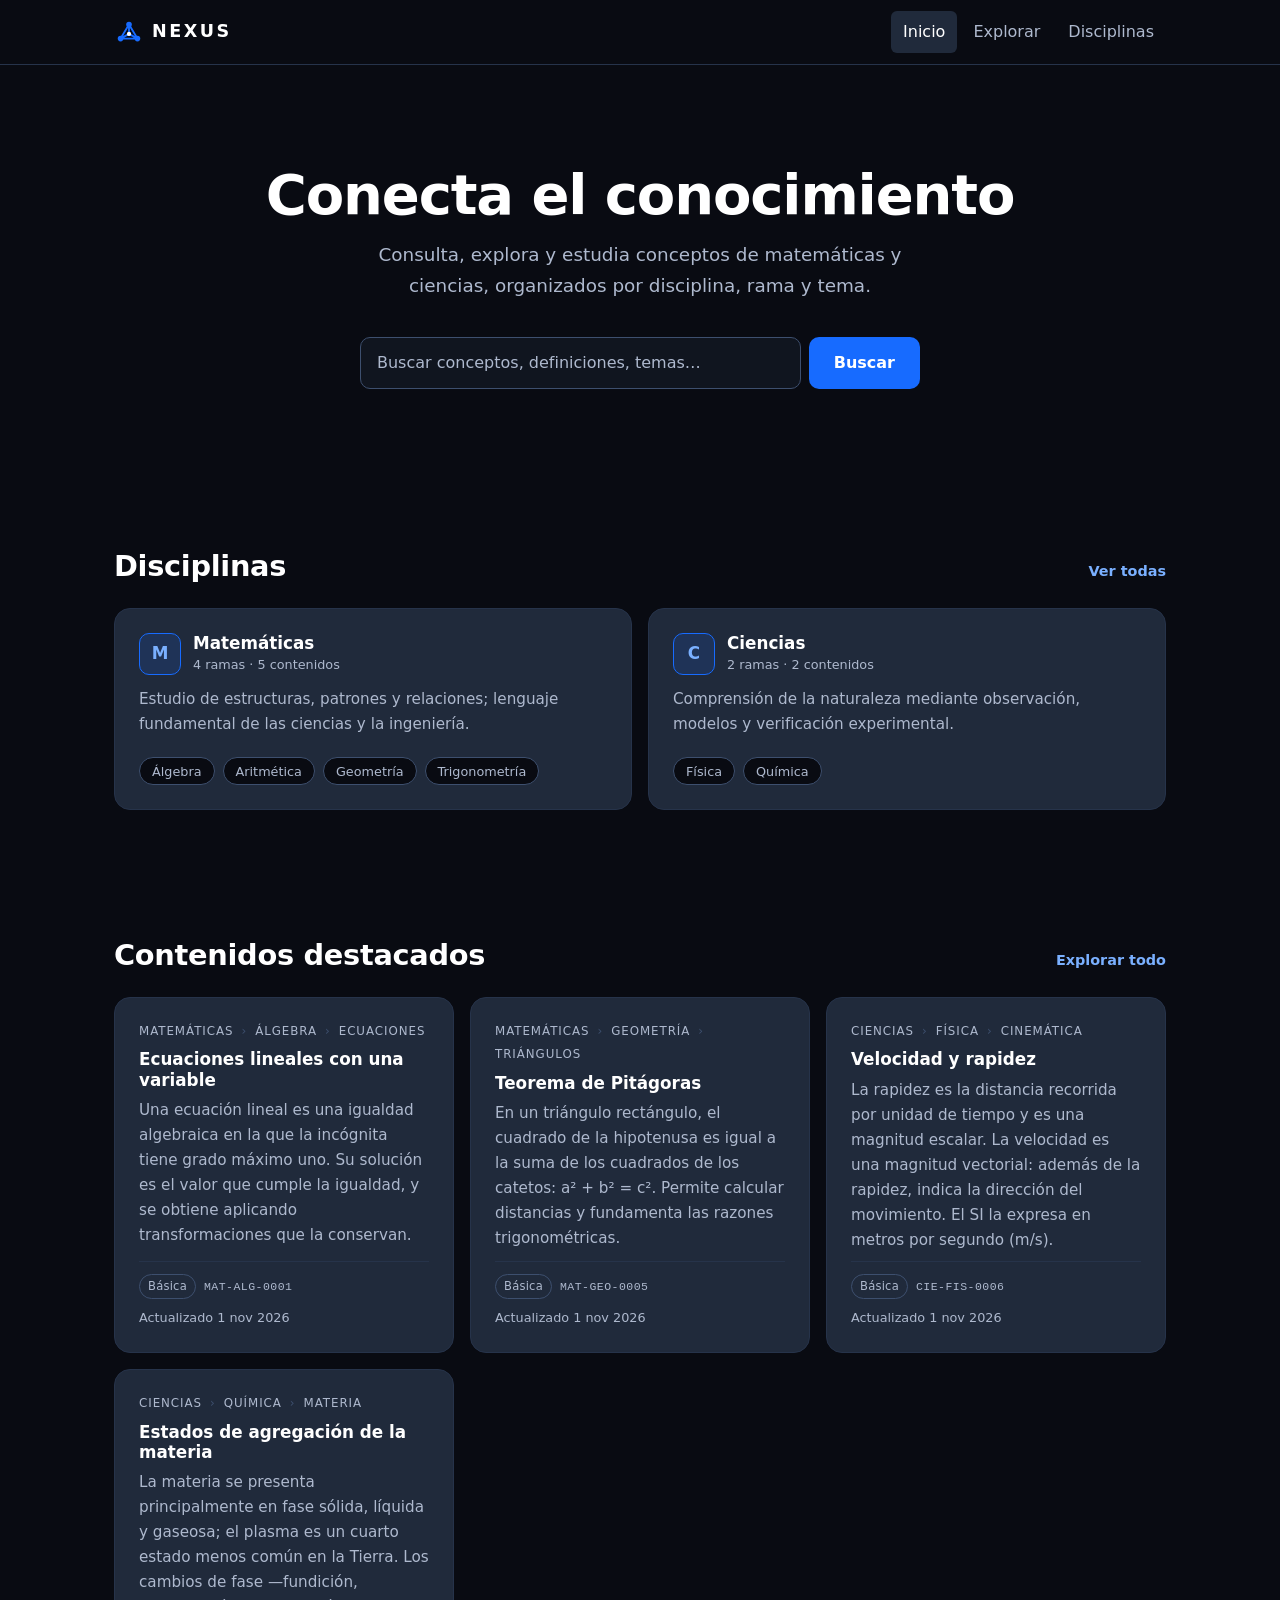
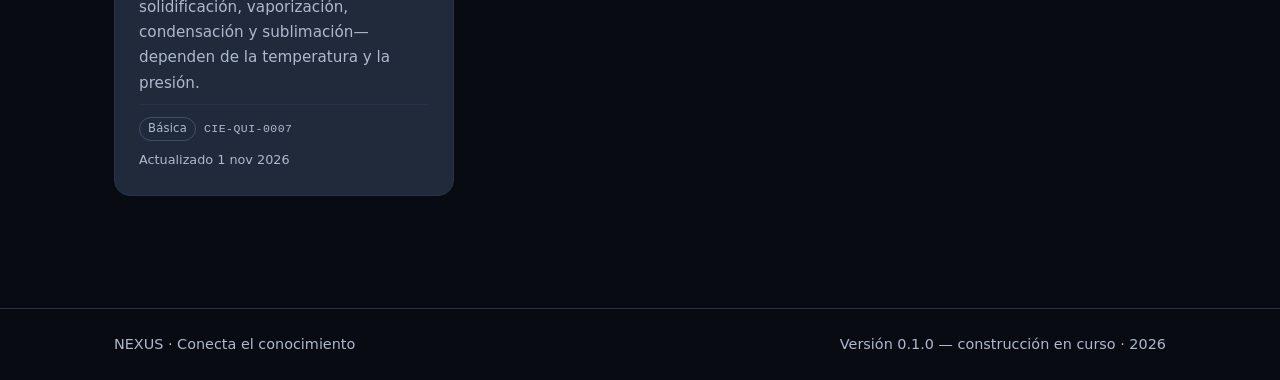
==== commit 64410248: "rem: selector de tema — tema oscuro permanente; menú móvil simplificado sin reubicación de controles" ====
--- a/index.html
+++ b/index.html
@@ -6,24 +6,10 @@
   <title>NEXUS — Ecosistema de Conocimiento</title>
   <meta name="description" content="Plataforma para consultar, explorar y estudiar conocimiento de matemáticas y ciencias: conceptos, fundamentos y contenidos organizados.">
   <link rel="icon" type="image/svg+xml" href="assets/favicon.svg">
-  <link rel="stylesheet" href="css/tokens.css">
-  <link rel="stylesheet" href="css/base.css">
-  <link rel="stylesheet" href="css/layout.css">
-  <link rel="stylesheet" href="css/components.css">
-  <script>
-    /* Tema inicial antes del primer render para evitar parpadeo (§11). */
-    (function () {
-      try {
-        var preferencia = localStorage.getItem('nexus-tema');
-        if (preferencia !== 'oscuro' && preferencia !== 'claro') {
-          preferencia = window.matchMedia('(prefers-color-scheme: light)').matches ? 'claro' : 'oscuro';
-        }
-        document.documentElement.dataset.theme = preferencia;
-      } catch (error) {
-        document.documentElement.dataset.theme = 'oscuro';
-      }
-    })();
-  </script>
+  <link rel="stylesheet" href="css/tokens.css?v=0.1.0">
+  <link rel="stylesheet" href="css/base.css?v=0.1.0">
+  <link rel="stylesheet" href="css/layout.css?v=0.1.0">
+  <link rel="stylesheet" href="css/components.css?v=0.1.0">
 </head>
 <body data-page="inicio">
   <a class="salto" href="#contenido">Saltar al contenido</a>
@@ -49,15 +35,6 @@
           <li><a href="pages/disciplinas.html">Disciplinas</a></li>
         </ul>
       </nav>
-      <button class="boton-tema" id="boton-tema" type="button">
-        <svg class="icono-sol" viewBox="0 0 24 24" fill="none" stroke="currentColor" stroke-width="2" stroke-linecap="round" aria-hidden="true">
-          <circle cx="12" cy="12" r="4"/>
-          <path d="M12 2v2M12 20v2M4.9 4.9l1.4 1.4M17.7 17.7l1.4 1.4M2 12h2M20 12h2M4.9 19.1l1.4-1.4M17.7 6.3l1.4-1.4"/>
-        </svg>
-        <svg class="icono-luna" viewBox="0 0 24 24" fill="none" stroke="currentColor" stroke-width="2" stroke-linejoin="round" aria-hidden="true">
-          <path d="M20 14.5A8.5 8.5 0 1 1 9.5 4a7 7 0 0 0 10.5 10.5z"/>
-        </svg>
-      </button>
       <button class="boton-menu" id="boton-menu" type="button" aria-expanded="false" aria-controls="menu-principal" aria-label="Abrir menú" hidden>
         <svg viewBox="0 0 24 24" fill="none" stroke="currentColor" stroke-width="2" stroke-linecap="round" aria-hidden="true">
           <path d="M4 7h16M4 12h16M4 17h16"/>
@@ -121,6 +98,6 @@
     </div>
   </footer>
 
-  <script type="module" src="js/main.js"></script>
+  <script type="module" src="js/main.js?v=0.1.0"></script>
 </body>
 </html>
--- a/css/tokens.css
+++ b/css/tokens.css
@@ -46,20 +46,3 @@
   /* Movimiento */
   --duracion: 0.18s;
 }
-
-[data-theme="light"] {
-  color-scheme: light;
-  --fondo: #FFFFFF;
-  --fondo-elevado: #F4F6FB;
-  --superficie: #F1F4F9;
-  --superficie-2: #E7ECF5;
-  --borde: #D9E0EC;
-  --borde-fuerte: #B9C4D8;
-  --texto: #121722;
-  --texto-2: #43506B;
-  --acento: #176BFF;
-  --acento-fuerte: #0F57D6;
-  --acento-texto: #0F57D6;
-  --acento-suave: rgba(23, 107, 255, 0.10);
-  --sombra: 0 10px 30px rgba(18, 23, 34, 0.08);
-}
--- a/css/layout.css
+++ b/css/layout.css
@@ -61,29 +61,6 @@
   background: var(--superficie);
 }
 
-.boton-tema {
-  border: 1px solid var(--borde);
-  background: transparent;
-  border-radius: var(--radio-s);
-  width: 38px;
-  height: 38px;
-  flex: none;
-  display: inline-flex;
-  align-items: center;
-  justify-content: center;
-  cursor: pointer;
-  color: var(--texto-2);
-}
-.boton-tema:hover {
-  color: var(--texto);
-  border-color: var(--borde-fuerte);
-}
-.boton-tema svg { width: 18px; height: 18px; }
-[data-theme="oscuro"] .icono-sol { display: block; }
-[data-theme="oscuro"] .icono-luna { display: none; }
-[data-theme="claro"] .icono-sol { display: none; }
-[data-theme="claro"] .icono-luna { display: block; }
-
 /* --- Hero (página de inicio) --- */
 .hero {
   padding-block: clamp(3.5rem, 9vw, 6rem);
@@ -163,10 +140,12 @@
 
 /* ============================================================
    Adaptación responsive (v0.1.0)
-   Referencias de ancho: 360 · 390 · 768 · 1024 · 1366 · 1920 px.
-   Escritorio no cambia: el menú hamburguesa solo existe en móvil
-   (≤ 620 px) y únicamente con JavaScript disponible (mejora
-   progresiva; sin JS, la navegación sigue visible y fluida).
+   Referencias: 320 / 360 / 390 / 430 / 768 / 1024 / 1366 / 1920 px.
+   Escritorio (≥ 769 px) conserva el diseño horizontal original:
+   logotipo a la izquierda y navegación en fila.
+   Móvil (≤ 768 px): fila única (logotipo + hamburguesa); navegación
+   en menú desplegable, solo con JavaScript disponible (mejora
+   progresiva; sin JS todo queda visible y fluido).
    ============================================================ */
 
 /* --- Botón de menú (oculto en escritorio y sin JS) --- */
@@ -189,22 +168,30 @@
   border-color: var(--borde-fuerte);
 }
 
-/* --- Tableta (621–1024 px): misma estructura, menos aire --- */
-@media (min-width: 621px) and (max-width: 1024px) {
-  .cabecera-inner { gap: var(--esp-3); }
-  .navegacion a { padding: var(--esp-2) var(--esp-2); }
-  .hero { padding-block: clamp(3rem, 7vw, 4.5rem); }
-}
-
-/* --- Móvil (≤ 620 px) --- */
-@media (max-width: 620px) {
+/* --- Móvil / tableta (≤ 768 px): fila única + menú desplegable --- */
+@media (max-width: 768px) {
+  /* Fila principal: logotipo a la izquierda, hamburguesa a la derecha. */
   .cabecera-inner { min-height: 56px; gap: var(--esp-2); }
   .marca { font-size: 1rem; }
   .logo-marca { width: 26px; height: 26px; }
-  .boton-tema { margin-left: auto; }
-
-  /* Navegación hamburguesa: el panel ancla al header sticky */
-  .nav-con-js .boton-menu { display: inline-flex; }
+
+  /* La barra nunca se apila: una sola fila con o sin JavaScript. */
+  .cabecera-inner { flex-wrap: nowrap; }
+
+  /* Sin JS (o módulos bloqueados): cabecera utilizable — los enlaces
+     se conservan en una franja deslizable junto al logotipo. */
+  .navegacion { min-width: 0; }
+  .navegacion ul {
+    flex-wrap: nowrap;
+    overflow-x: auto;
+    scrollbar-width: none;
+  }
+  .navegacion ul::-webkit-scrollbar { display: none; }
+  .navegacion a { white-space: nowrap; }
+
+  .nav-con-js .boton-menu { display: inline-flex; margin-left: auto; }
+
+  /* La navegación sale de la barra y vive en el panel desplegable. */
   .nav-con-js .navegacion { display: none; }
   .nav-con-js .navegacion--abierta {
     display: block;
@@ -219,6 +206,7 @@
   }
   .nav-con-js .navegacion ul { flex-direction: column; gap: var(--esp-1); }
   .nav-con-js .navegacion a {
+    display: block;
     padding: var(--esp-3);
     min-height: 44px;
   }
@@ -227,7 +215,12 @@
     background: var(--superficie);
   }
 
-  /* Contenido y formularios */
+  /* Despliegue discreto (base.css anula animaciones con reduce motion). */
+  .nav-con-js .navegacion--abierta {
+    animation: despliegue-menu 0.14s ease-out;
+  }
+
+  /* Contenido y formularios: espaciado y filtros cómodos al tacto. */
   .tarjeta { padding: var(--esp-4); }
   .inicial { width: 36px; height: 36px; font-size: 0.95rem; }
   .filtros { align-items: stretch; }
@@ -235,3 +228,11 @@
   .campo--busqueda { flex: 1 1 100%; }
   .filtros .boton { width: 100%; }
 }
+
+/* Transición del panel, solo si se permiten animaciones. */
+@media (prefers-reduced-motion: no-preference) {
+  @keyframes despliegue-menu {
+    from { opacity: 0; transform: translateY(-6px); }
+    to { opacity: 1; transform: none; }
+  }
+}
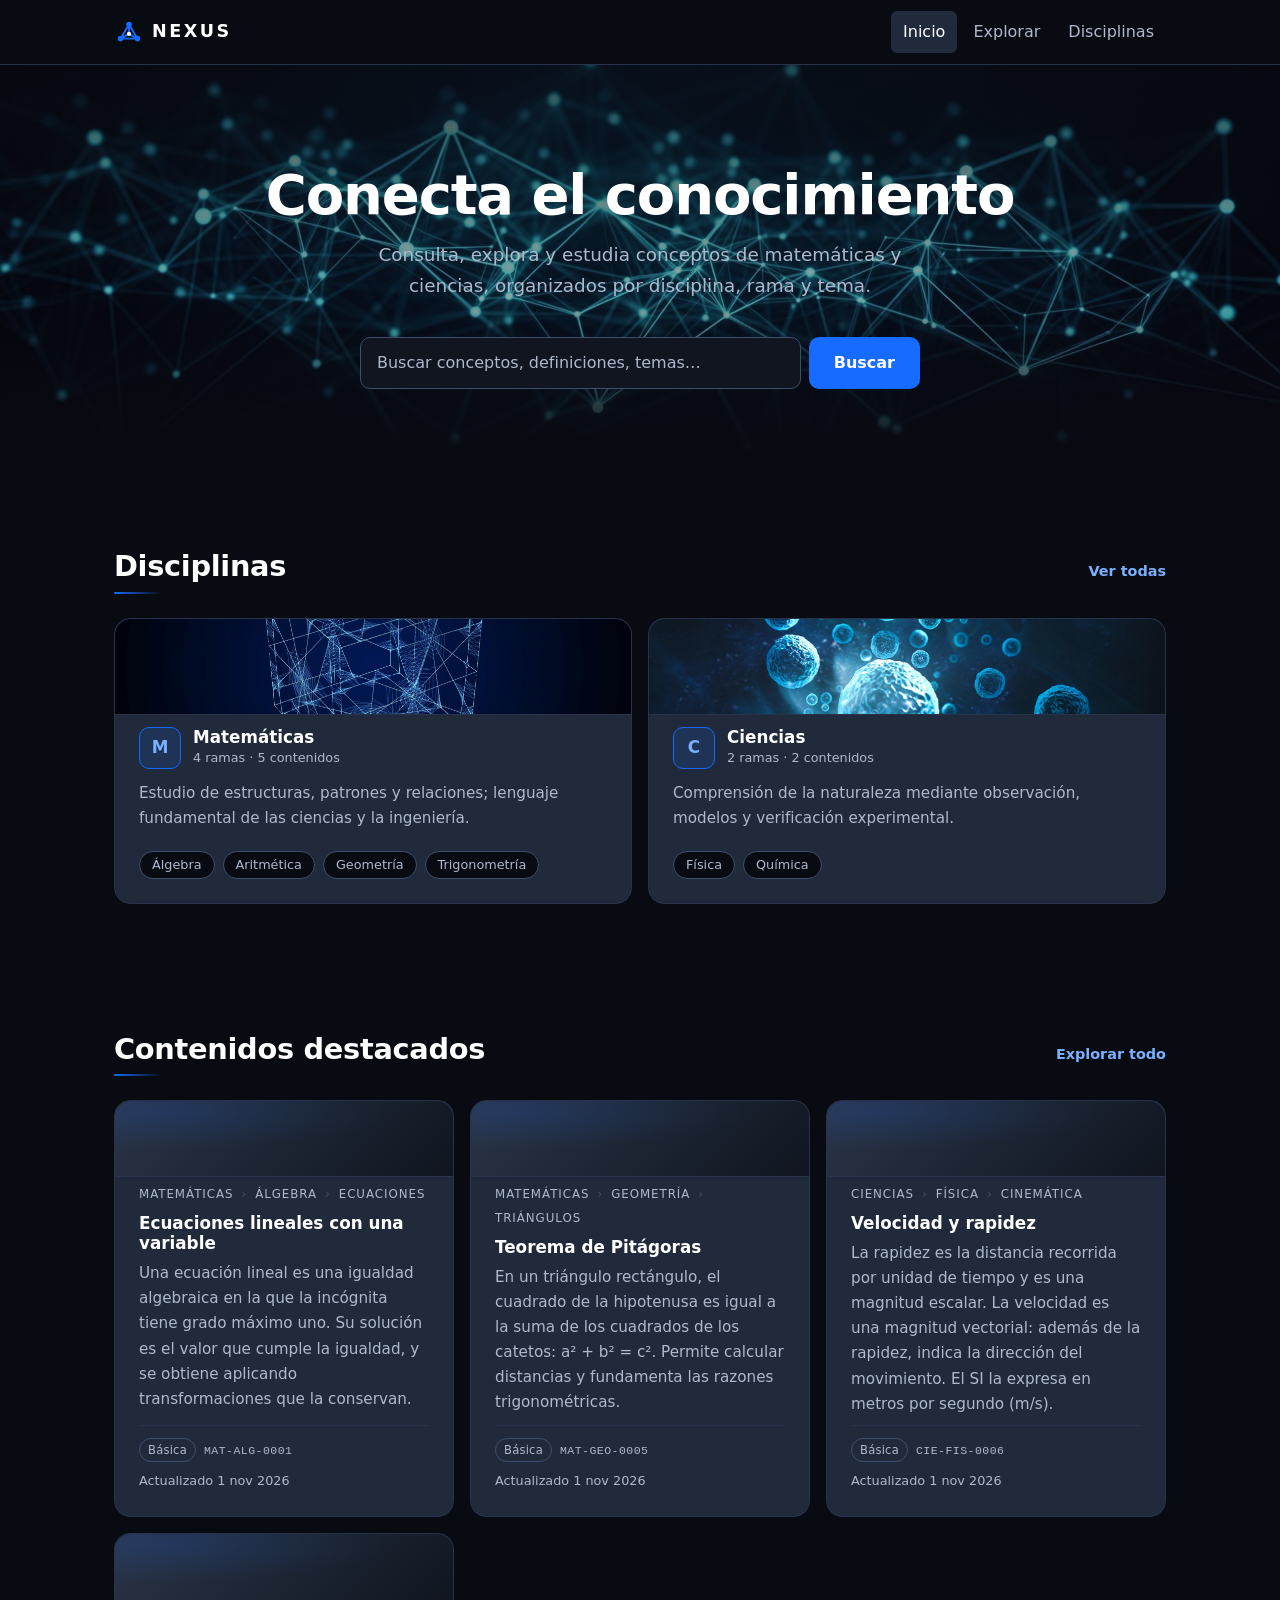
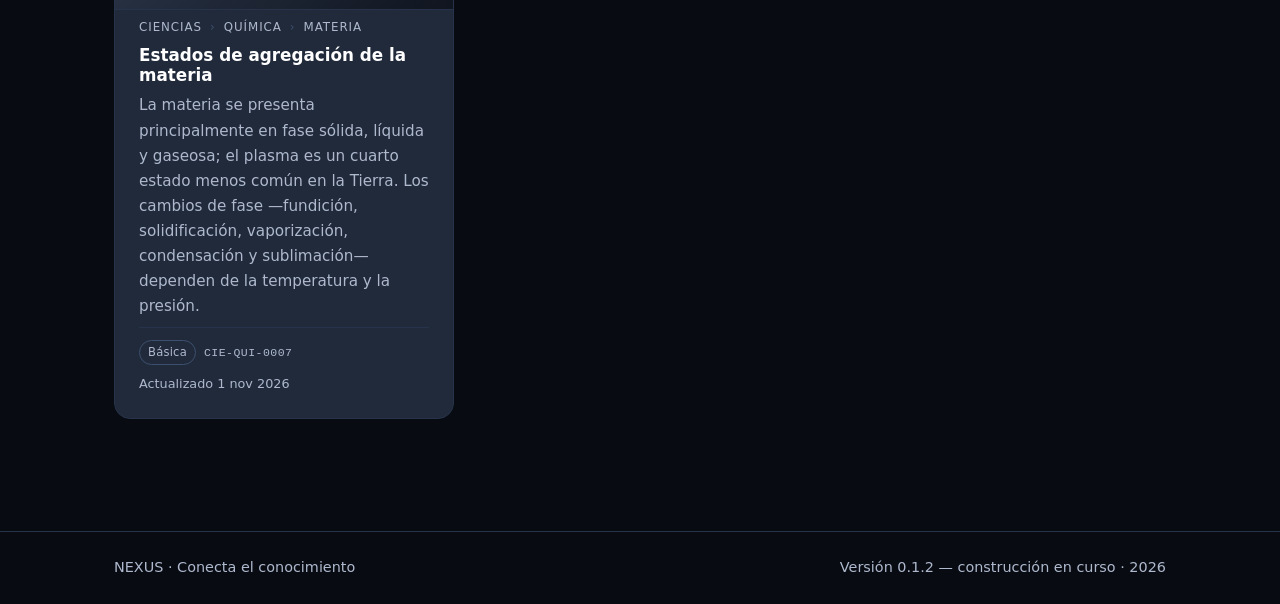
==== commit dc5042d3: "release: v0.1.2 — sincronizar la versión publicada en todo el sitio Bump de caché coordinado: 35 ref" ====
--- a/index.html
+++ b/index.html
@@ -6,10 +6,10 @@
   <title>NEXUS — Ecosistema de Conocimiento</title>
   <meta name="description" content="Plataforma para consultar, explorar y estudiar conocimiento de matemáticas y ciencias: conceptos, fundamentos y contenidos organizados.">
   <link rel="icon" type="image/svg+xml" href="assets/favicon.svg">
-  <link rel="stylesheet" href="css/tokens.css?v=0.1.0">
-  <link rel="stylesheet" href="css/base.css?v=0.1.0">
-  <link rel="stylesheet" href="css/layout.css?v=0.1.0">
-  <link rel="stylesheet" href="css/components.css?v=0.1.0">
+  <link rel="stylesheet" href="css/tokens.css?v=0.1.2">
+  <link rel="stylesheet" href="css/base.css?v=0.1.2">
+  <link rel="stylesheet" href="css/layout.css?v=0.1.2">
+  <link rel="stylesheet" href="css/components.css?v=0.1.2">
 </head>
 <body data-page="inicio">
   <a class="salto" href="#contenido">Saltar al contenido</a>
@@ -94,10 +94,10 @@
   <footer class="pie">
     <div class="pie-inner contenedor">
       <span>NEXUS · Conecta el conocimiento</span>
-      <span>Versión 0.1.0 — construcción en curso · 2026</span>
+      <span>Versión 0.1.2 — construcción en curso · 2026</span>
     </div>
   </footer>
 
-  <script type="module" src="js/main.js?v=0.1.0"></script>
+  <script type="module" src="js/main.js?v=0.1.2"></script>
 </body>
 </html>
--- a/css/tokens.css
+++ b/css/tokens.css
@@ -45,4 +45,29 @@
 
   /* Movimiento */
   --duracion: 0.18s;
+
+  /* ==========================================================
+     ESPACIOS PARA IMÁGENES
+     Estado (2026-11-01): portada y las 8 disciplinas/ramas están
+     ACTIVAS con archivos .jpg incorporados por el propietario.
+     Lo pendiente (miniaturas de contenidos) sigue en `none` y sus
+     componentes pintan el gradiente de identidad (sin 404).
+     Las rutas url(...) van RELATIVAS A ESTE ARCHIVO (`../assets/…`)
+     y llevan `?v=` (misma convención de caché que el resto).
+     ========================================================== */
+  --hero-background: url("../assets/images/portada/portada.jpg?v=0.1.2");
+  --mathematics-image: url("../assets/images/disciplinas/matematicas.jpg?v=0.1.2");
+  --sciences-image: url("../assets/images/disciplinas/ciencias.jpg?v=0.1.2");
+  --algebra-image: url("../assets/images/disciplinas/algebra.jpg?v=0.1.2");
+  --arithmetic-image: url("../assets/images/disciplinas/aritmetica.jpg?v=0.1.2");
+  --geometry-image: url("../assets/images/disciplinas/geometria.jpg?v=0.1.2");
+  --trigonometry-image: url("../assets/images/disciplinas/trigonometria.jpg?v=0.1.2");
+  --physics-image: url("../assets/images/disciplinas/fisica.jpg?v=0.1.2");
+  --chemistry-image: url("../assets/images/disciplinas/quimica.jpg?v=0.1.2");
+
+  /* Marco compartido por los espacios de imagen: resplandor
+     eléctrico suave sobre gradiente de superficies de identidad. */
+  --gradiente-marco:
+    radial-gradient(120% 90% at 15% 15%, var(--acento-suave), transparent 55%),
+    linear-gradient(135deg, var(--superficie-2) 0%, var(--fondo-elevado) 100%);
 }
--- a/css/base.css
+++ b/css/base.css
@@ -74,6 +74,7 @@
   *::before,
   *::after {
     animation-duration: 0.01ms !important;
+    animation-delay: 0s !important;
     animation-iteration-count: 1 !important;
     transition-duration: 0.01ms !important;
   }
--- a/css/layout.css
+++ b/css/layout.css
@@ -54,6 +54,7 @@
   text-decoration: none;
   color: var(--texto-2);
   font-weight: 500;
+  transition: color var(--duracion), background var(--duracion);
 }
 .navegacion a:hover,
 .navegacion a[aria-current="page"] {
@@ -61,10 +62,38 @@
   background: var(--superficie);
 }
 
-/* --- Hero (página de inicio) --- */
+/* --- Hero (página de inicio) ---
+   Espacio de imagen de portada preparado: si el propietario define
+   --hero-background (tokens.css), se pinta en ::before a pantalla
+   completa; si no, solo queda el resplandor suave. ::after añade el
+   velo de legibilidad que funde con el fondo de la página. */
 .hero {
+  position: relative;
+  isolation: isolate;
+  overflow: hidden;
   padding-block: clamp(3.5rem, 9vw, 6rem);
   text-align: center;
+}
+.hero::before {
+  content: '';
+  position: absolute;
+  inset: 0;
+  z-index: -1;
+  background:
+    var(--hero-background, none) center / cover no-repeat,
+    radial-gradient(60% 80% at 50% 0%, var(--acento-suave), transparent 70%);
+}
+.hero::after {
+  content: '';
+  position: absolute;
+  inset: 0;
+  z-index: -1;
+  background: linear-gradient(
+    180deg,
+    rgba(9, 11, 18, 0.72),
+    rgba(9, 11, 18, 0.35) 55%,
+    var(--fondo) 92%
+  );
 }
 .hero h1 {
   font-size: clamp(2.2rem, 6vw, 3.5rem);
@@ -75,6 +104,13 @@
   margin-inline: auto;
   color: var(--texto-2);
   font-size: clamp(1rem, 2.2vw, 1.15rem);
+}
+
+/* Entrada del hero (solo si se permiten animaciones). */
+@media (prefers-reduced-motion: no-preference) {
+  .hero > .contenedor {
+    animation: aparecer-entrada 0.5s ease-out both;
+  }
 }
 
 /* --- Encabezado de páginas interiores --- */
@@ -101,6 +137,17 @@
   flex-wrap: wrap;
 }
 .seccion-cabecera h2 { margin-bottom: 0; }
+/* Filete de acento bajo los títulos de sección y disciplina. */
+.seccion-cabecera h2::after,
+.disciplina-bloque h2::after {
+  content: '';
+  display: block;
+  width: 48px;
+  height: 2px;
+  margin-top: var(--esp-2);
+  border-radius: 999px;
+  background: linear-gradient(90deg, var(--acento), transparent);
+}
 .seccion-enlace {
   font-size: 0.9rem;
   font-weight: 600;
@@ -166,6 +213,7 @@
 .boton-menu:hover {
   color: var(--texto);
   border-color: var(--borde-fuerte);
+  background: var(--superficie);
 }
 
 /* --- Móvil / tableta (≤ 768 px): fila única + menú desplegable --- */
@@ -220,13 +268,9 @@
     animation: despliegue-menu 0.14s ease-out;
   }
 
-  /* Contenido y formularios: espaciado y filtros cómodos al tacto. */
-  .tarjeta { padding: var(--esp-4); }
-  .inicial { width: 36px; height: 36px; font-size: 0.95rem; }
-  .filtros { align-items: stretch; }
-  .campo { min-width: 0; width: 100%; }
-  .campo--busqueda { flex: 1 1 100%; }
-  .filtros .boton { width: 100%; }
+  /* Contenido y formularios: la adaptación móvil de componentes
+     (padding de tarjeta, espacios de imagen, filtros) vive al final
+     de components.css — se carga después y gana los empates. */
 }
 
 /* Transición del panel, solo si se permiten animaciones. */
--- a/css/components.css
+++ b/css/components.css
@@ -14,6 +14,7 @@
   border-radius: var(--radio-m);
   font-size: 1rem; /* evita zoom automático en iOS */
   color: var(--texto);
+  transition: border-color var(--duracion), box-shadow var(--duracion);
 }
 .buscador input::placeholder { color: var(--texto-2); }
 .buscador--hero {
@@ -34,10 +35,17 @@
   cursor: pointer;
   font-weight: 600;
   text-decoration: none;
-  transition: background var(--duracion), border-color var(--duracion), transform var(--duracion);
-}
-.boton--primario { background: var(--acento); color: var(--blanco-fijo); }
-.boton--primario:hover { background: var(--acento-fuerte); }
+  transition: background var(--duracion), border-color var(--duracion),
+    transform var(--duracion), box-shadow var(--duracion), opacity var(--duracion);
+}
+.boton--primario {
+  background: var(--acento);
+  color: var(--blanco-fijo);
+}
+.boton--primario:hover {
+  background: var(--acento-fuerte);
+  box-shadow: 0 0 18px rgba(23, 107, 255, 0.25);
+}
 .boton--secundario {
   background: transparent;
   color: var(--texto);
@@ -57,6 +65,13 @@
 }
 .boton--texto:hover { text-decoration: underline; }
 .boton:active { transform: translateY(1px); }
+.boton:disabled,
+.boton--texto:disabled {
+  opacity: 0.5;
+  cursor: not-allowed;
+}
+.boton:disabled { box-shadow: none; } /* esta regla queda tras .boton--primario:hover para ganar en empate */
+.boton:disabled:active { transform: none; }
 
 /* --- Tarjetas --- */
 .tarjeta {
@@ -67,11 +82,12 @@
   background: var(--superficie);
   border: 1px solid var(--borde);
   border-radius: var(--radio-l);
-  transition: border-color var(--duracion), background var(--duracion);
+  transition: border-color var(--duracion), background var(--duracion), box-shadow var(--duracion);
 }
 .tarjeta:hover {
-  border-color: var(--borde-fuerte);
+  border-color: var(--acento);
   background: var(--superficie-2);
+  box-shadow: var(--sombra);
 }
 
 .tarjeta-migas {
@@ -122,6 +138,45 @@
   margin: 0;
   color: var(--texto-2);
   font-size: 0.8rem;
+}
+
+/* --- Espacios de imagen (preparados para el propietario) ---
+   Sangran hasta los bordes de la tarjeta sobre el padding. Si no
+   hay imagen, pintan --gradiente-marco (identidad); nunca quedan
+   huecos vacíos ni iconos de imagen faltante. En móvil sus alturas
+   y sangrado se recalculan en layout.css junto al padding móvil. */
+.tarjeta-arte {
+  height: 96px;
+  margin: calc(-1 * var(--esp-5)) calc(-1 * var(--esp-5)) 0;
+  border-bottom: 1px solid var(--borde);
+  border-radius: var(--radio-l) var(--radio-l) 0 0;
+  background:
+    var(--imagen-slot, none) center / cover no-repeat,
+    var(--gradiente-marco);
+}
+.tarjeta-arte--mini { height: 64px; }
+
+.tarjeta-miniatura {
+  height: 76px;
+  margin: calc(-1 * var(--esp-5)) calc(-1 * var(--esp-5)) 0;
+  border-bottom: 1px solid var(--borde);
+  border-radius: var(--radio-l) var(--radio-l) 0 0;
+  background:
+    var(--imagen-tarjeta, none) center / cover no-repeat,
+    var(--gradiente-marco);
+}
+
+/* --- Animación de entrada (solo destacados del inicio) ---
+   Los resultados de Explorar no se animan: se re-renderizan con
+   cada tecla y parpadearían. base.css anula la animación y su
+   demora con `prefers-reduced-motion: reduce`. */
+@keyframes aparecer-entrada {
+  from { opacity: 0; transform: translateY(10px); }
+  to { opacity: 1; transform: none; }
+}
+.tarjeta--anima {
+  animation: aparecer-entrada 0.45s ease-out both;
+  animation-delay: var(--demora-entrada, 0ms);
 }
 
 /* --- Etiquetas --- */
@@ -160,8 +215,10 @@
   background: var(--fondo);
   text-decoration: none;
   font-size: 0.8rem;
+  transition: transform var(--duracion), border-color var(--duracion), color var(--duracion);
 }
 .ramas-mini a:hover {
+  transform: translateY(-1px);
   border-color: var(--acento);
   color: var(--acento-texto);
 }
@@ -223,8 +280,19 @@
   border: 1px solid var(--borde-fuerte);
   border-radius: var(--radio-s);
   color: var(--texto);
-}
+  transition: border-color var(--duracion), box-shadow var(--duracion);
+}
+.campo input:disabled,
 .campo select:disabled { opacity: 0.5; cursor: not-allowed; }
+
+/* Foco de formularios: anillo discreto de acento (visible por teclado). */
+.buscador input:focus-visible,
+.campo input:focus-visible,
+.campo select:focus-visible {
+  outline: none;
+  border-color: var(--acento);
+  box-shadow: 0 0 0 3px rgba(23, 107, 255, 0.35);
+}
 
 /* --- Resultados --- */
 .resultado-meta {
@@ -244,6 +312,7 @@
   max-width: 52ch;
   margin-inline: auto;
 }
+.sin-resultados .boton { margin-top: var(--esp-4); }
 
 /* --- Bloques de disciplina (página Disciplinas) --- */
 .disciplina-bloque {
@@ -257,3 +326,29 @@
   max-width: 62ch;
   margin-bottom: var(--esp-5);
 }
+
+/* ============================================================
+   Adaptación móvil de componentes (≤ 768 px)
+   Vive tras las reglas base a propósito: layout.css se carga antes
+   y, en empate de especificidad, el orden del documento decide.
+   Referencias: 320 / 360 / 390 / 430 px.
+   ============================================================ */
+@media (max-width: 768px) {
+  .tarjeta { padding: var(--esp-4); }
+  .inicial { width: 36px; height: 36px; font-size: 0.95rem; }
+
+  /* El sangrado de los espacios de imagen sigue al padding móvil y
+     sus alturas se reducen para no devorar la tarjeta. */
+  .tarjeta-arte,
+  .tarjeta-miniatura {
+    margin: calc(-1 * var(--esp-4)) calc(-1 * var(--esp-4)) 0;
+  }
+  .tarjeta-arte { height: 72px; }
+  .tarjeta-arte--mini,
+  .tarjeta-miniatura { height: 60px; }
+
+  /* Filtros apilados a ancho completo, cómodos al tacto. */
+  .filtros { align-items: stretch; }
+  .campo { width: 100%; }
+  .filtros .boton { width: 100%; }
+}
